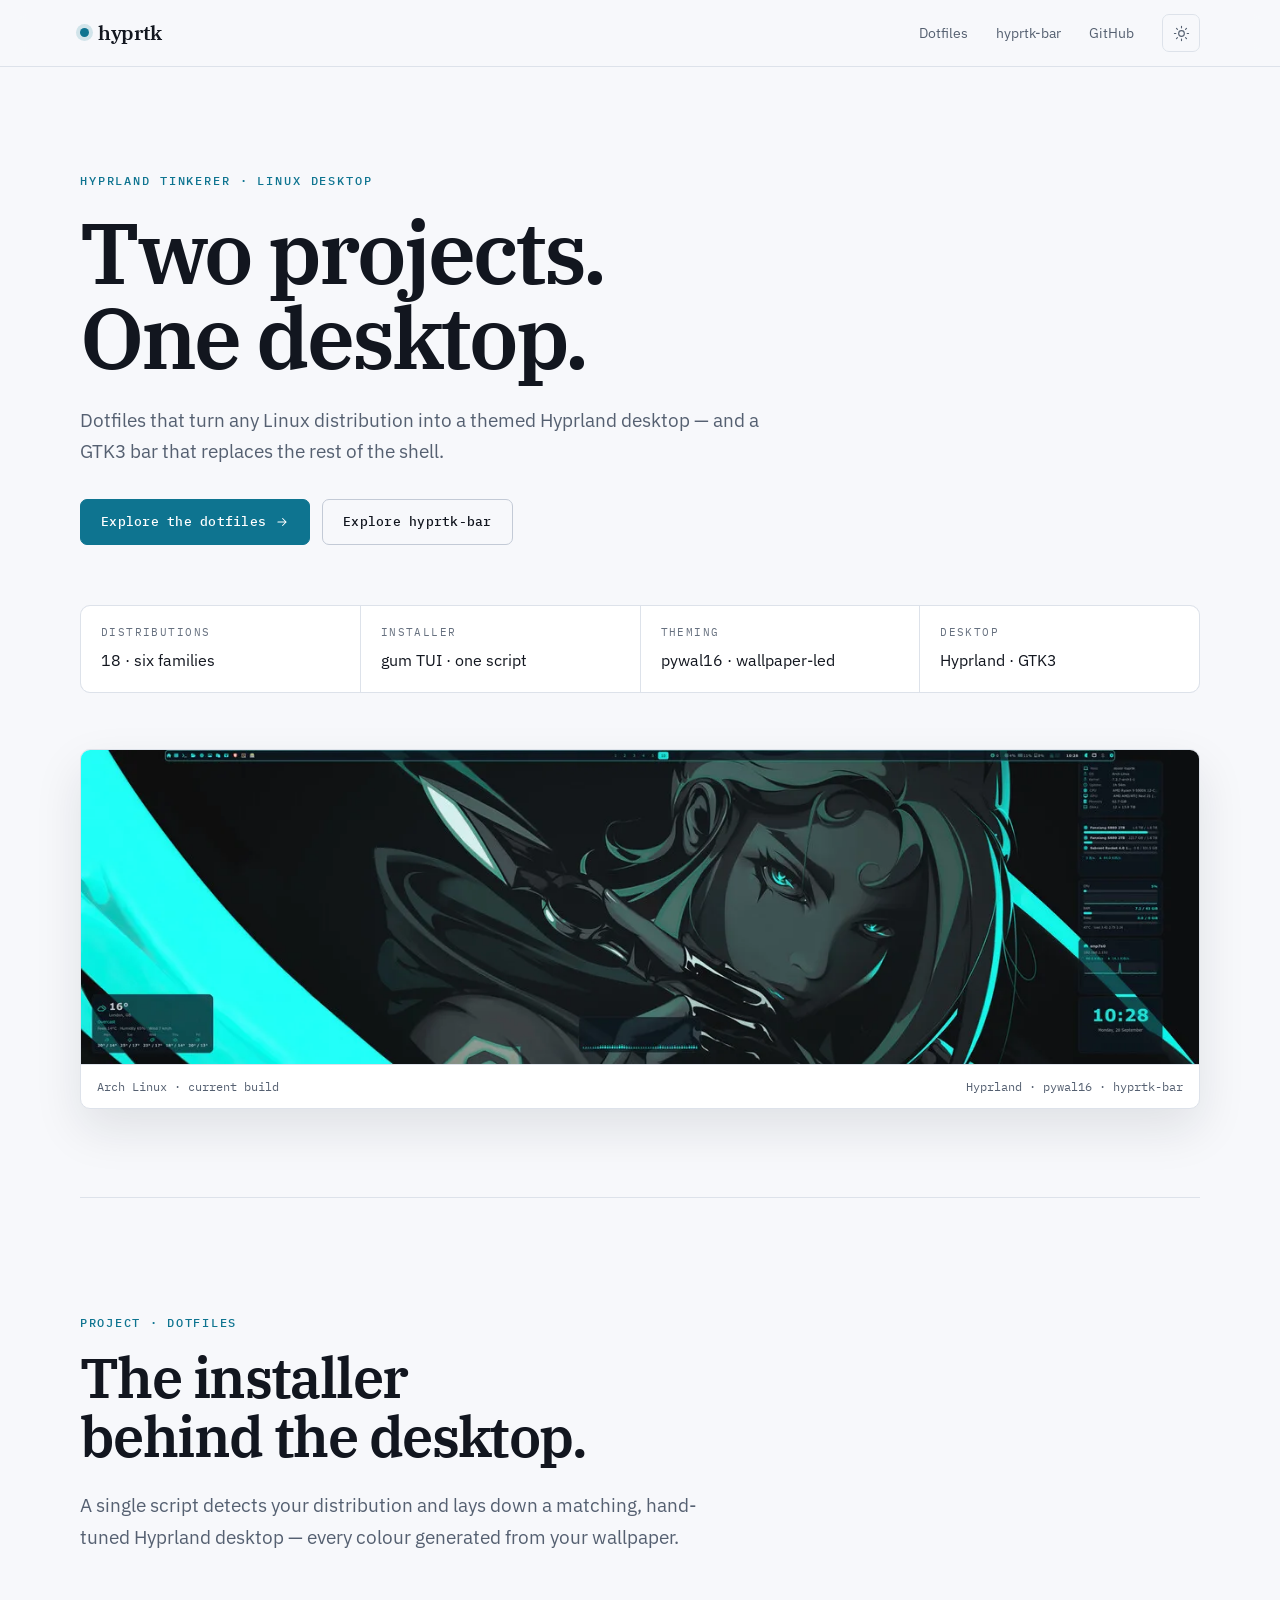
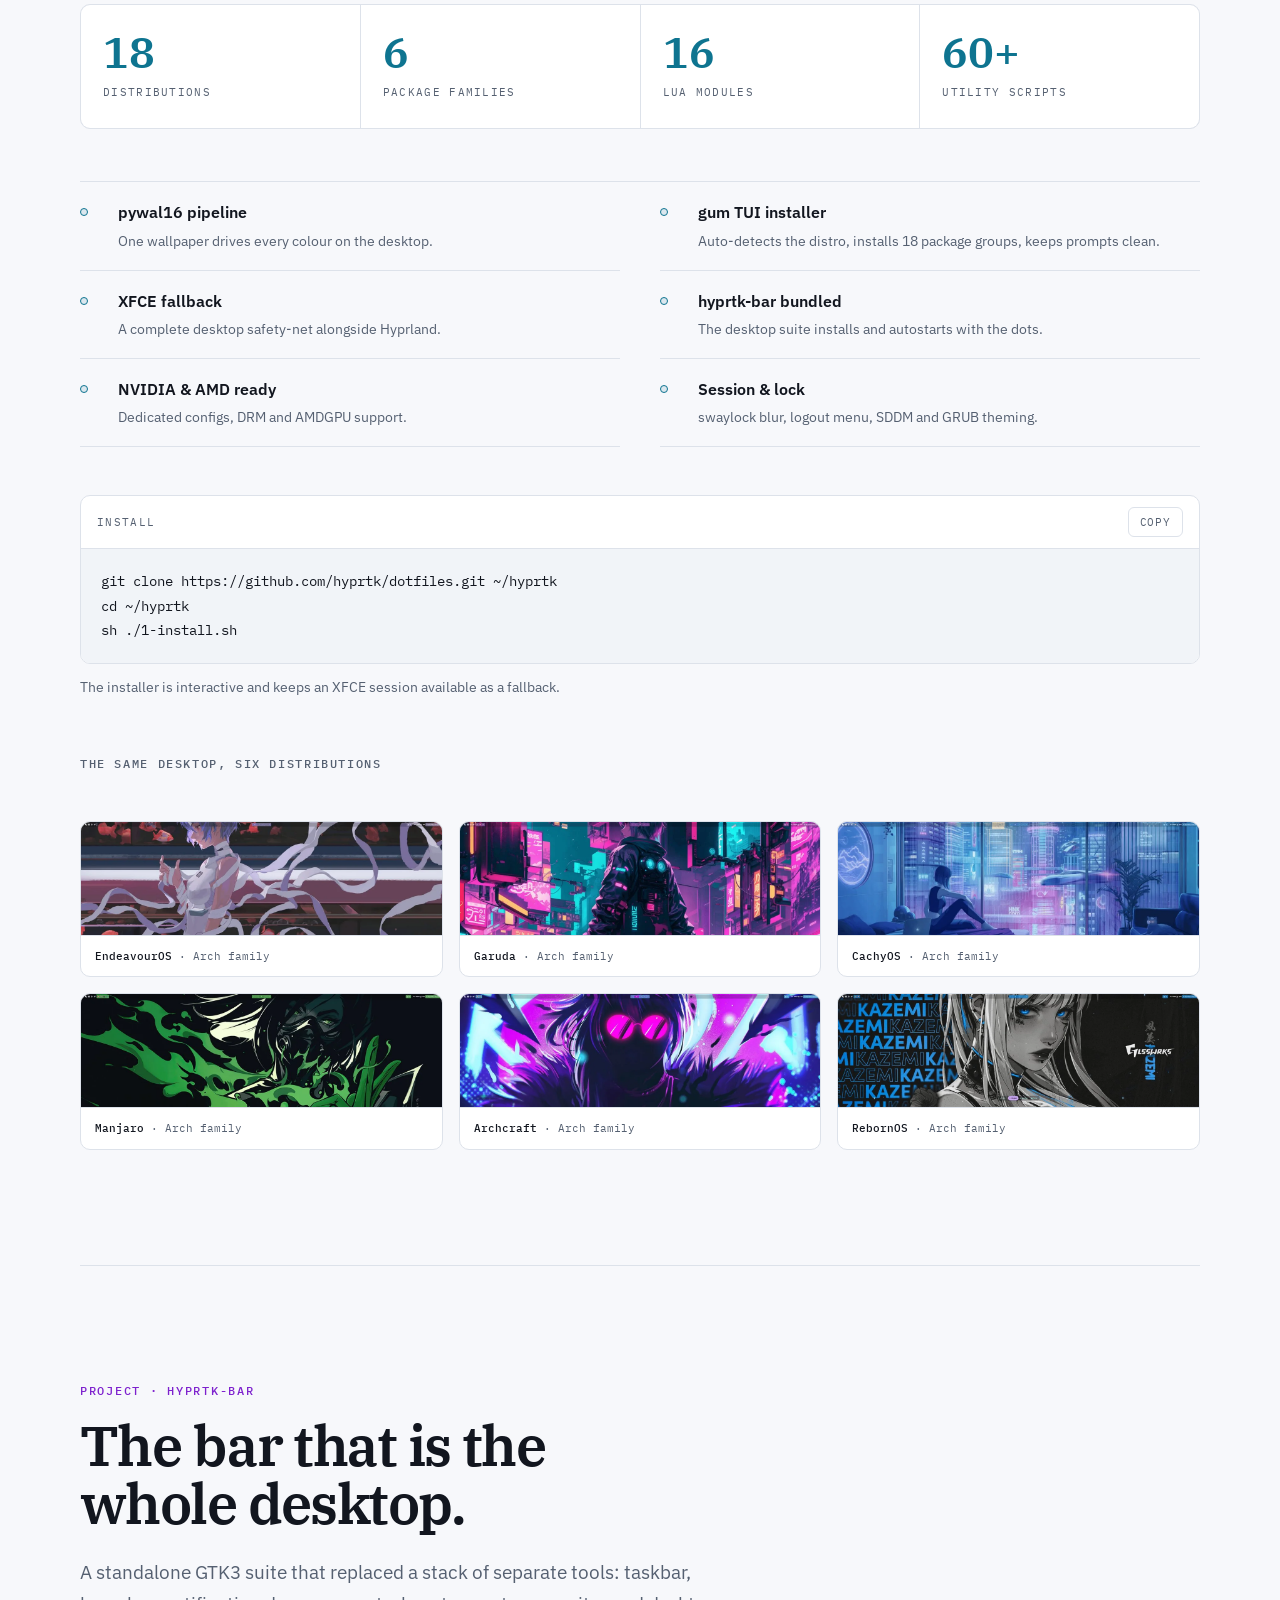
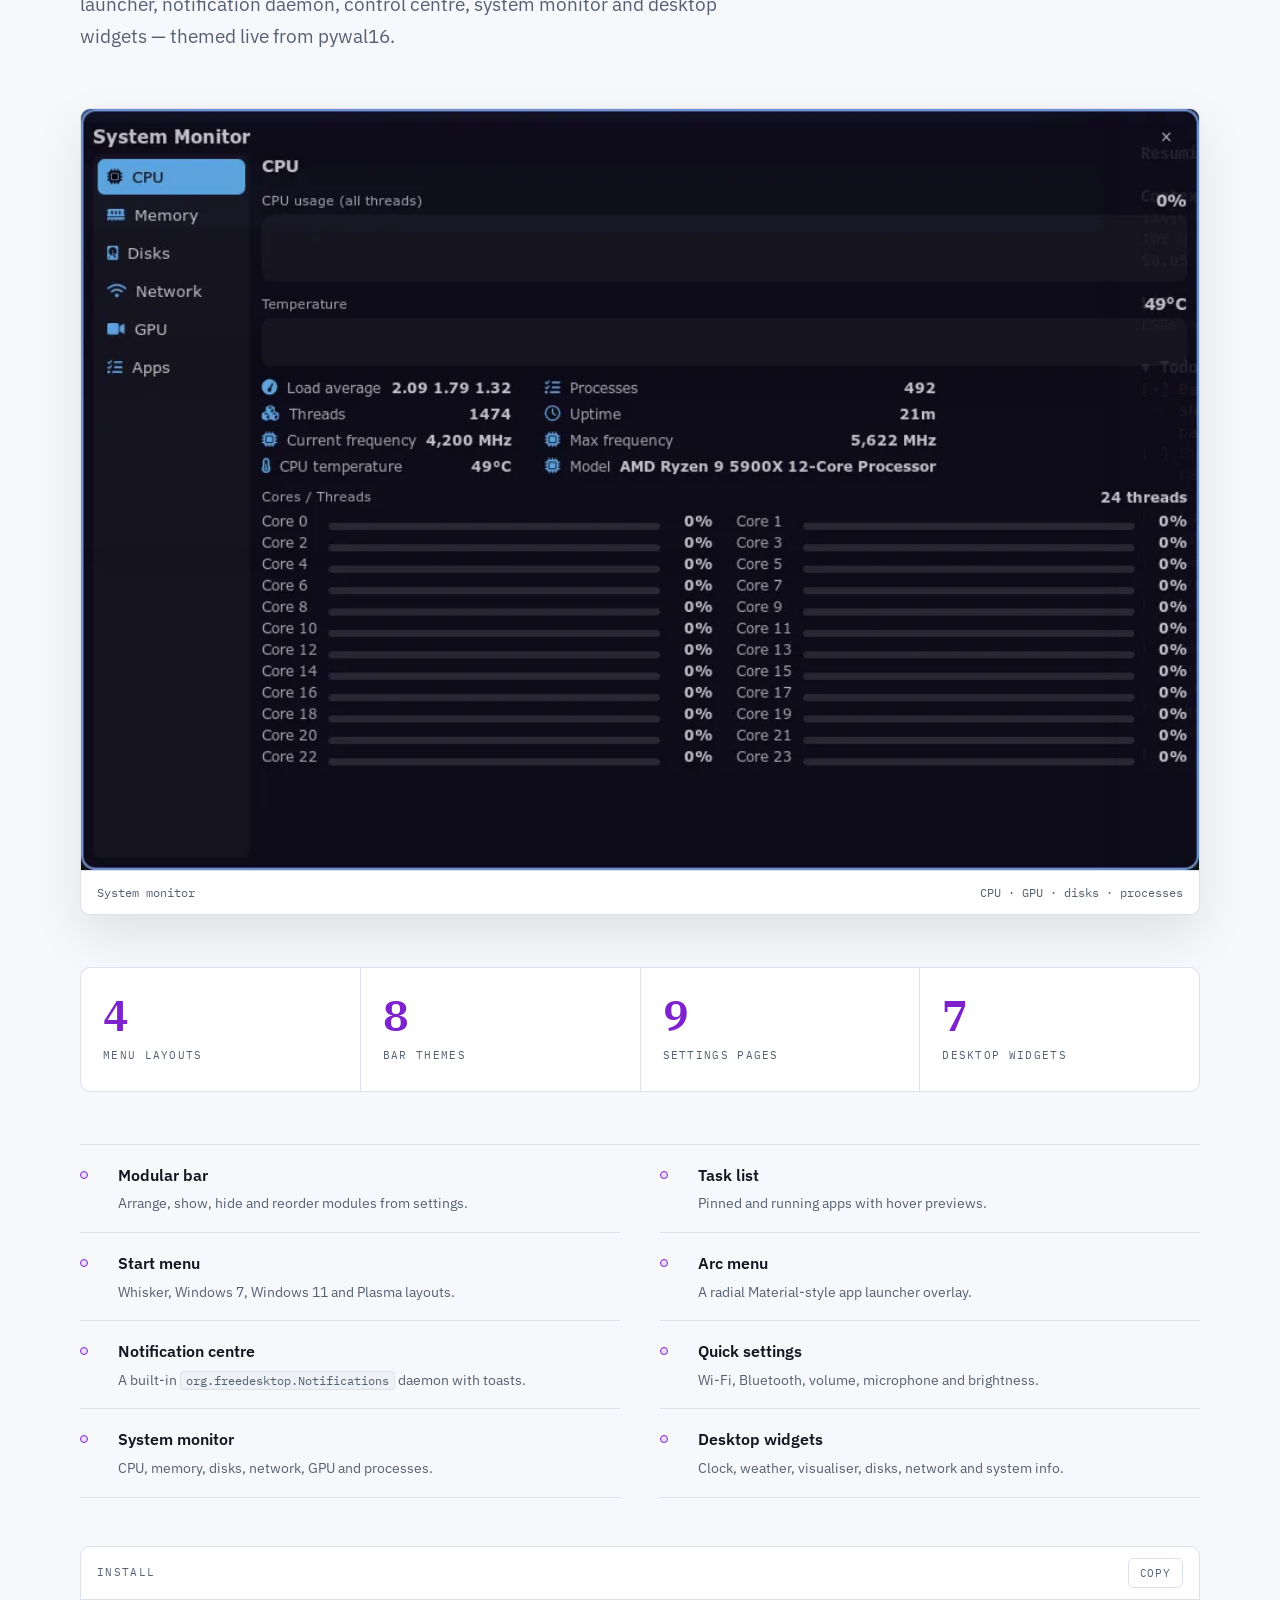
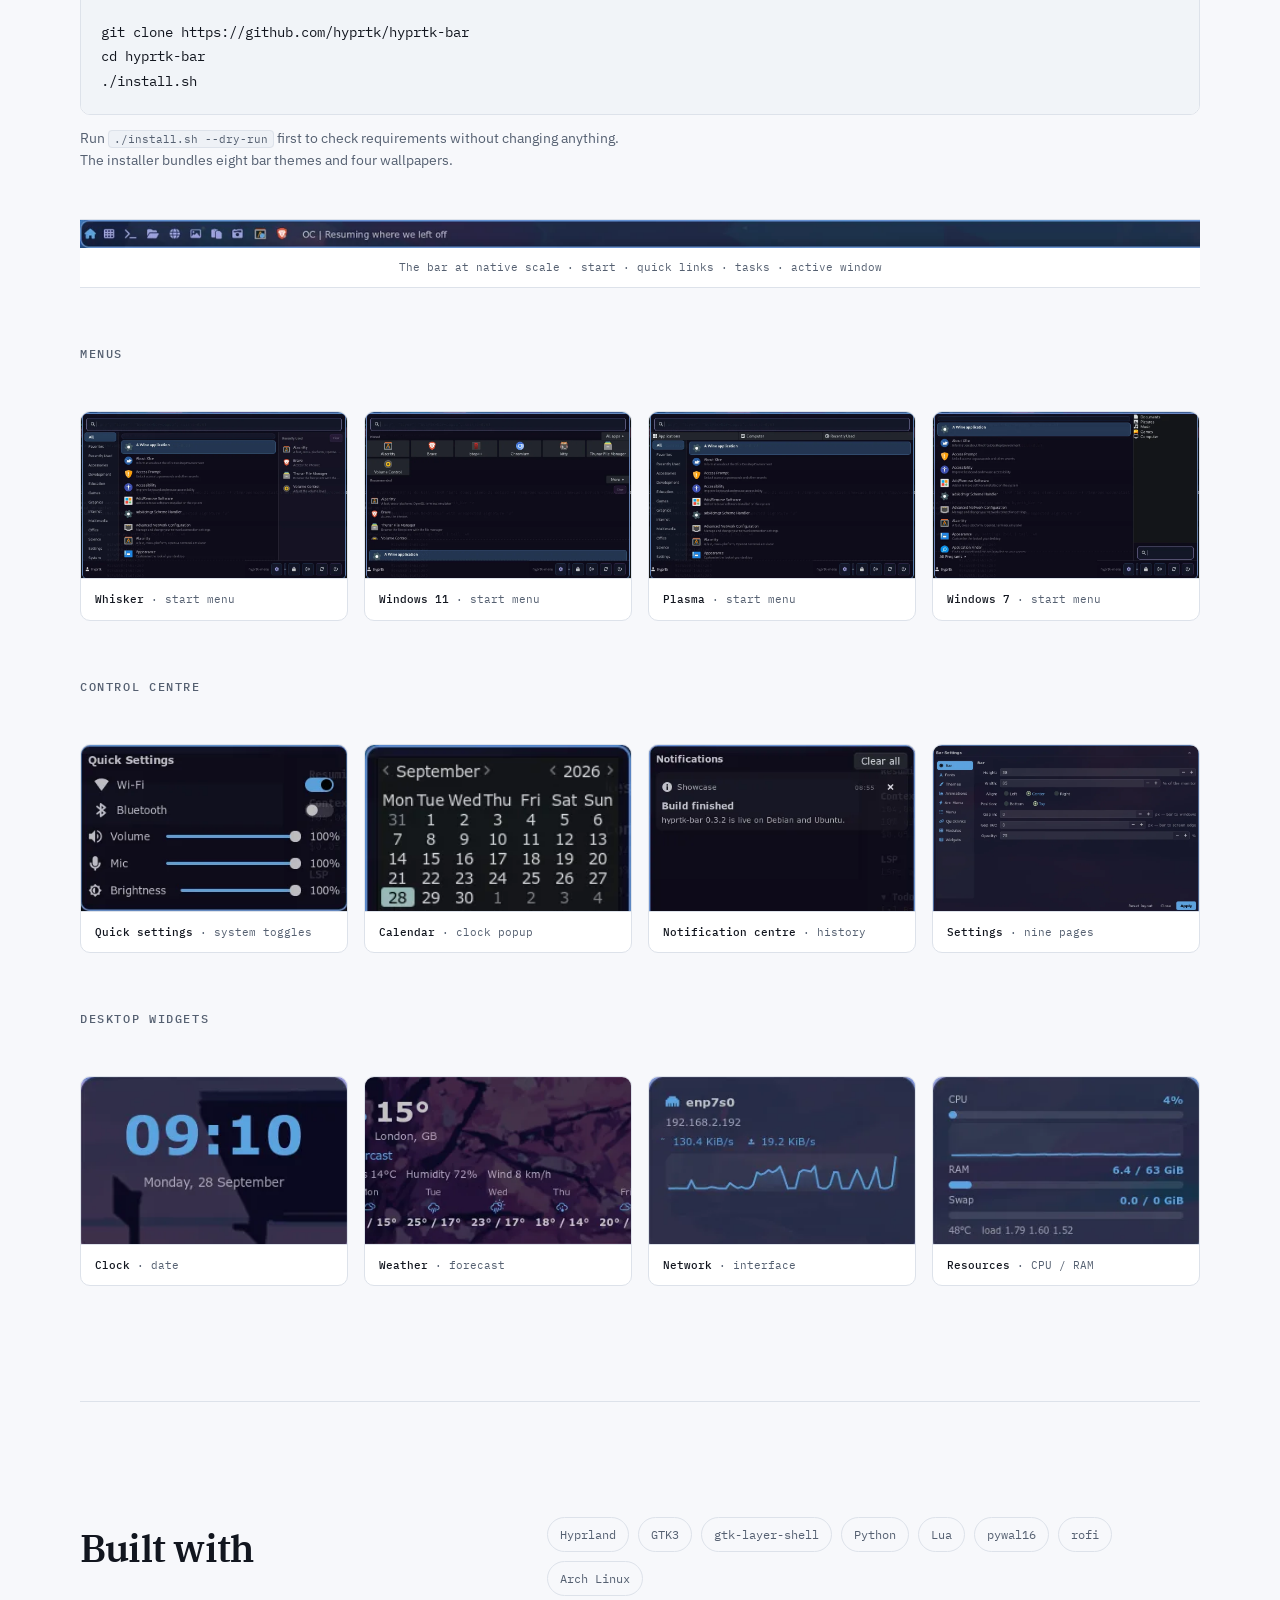
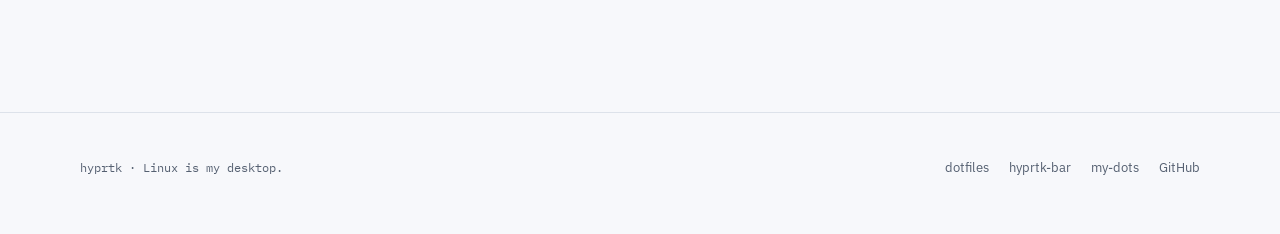
==== index.html @ d78e199e "Initial site: hyprtk landing page" ====
<!DOCTYPE html>
<html lang="en" data-theme="dark">
<head>
  <meta charset="utf-8">
  <meta name="viewport" content="width=device-width, initial-scale=1">
  <title>hyprtk — Two projects. One desktop.</title>
  <meta name="description" content="Hyprland dotfiles that install a themed desktop on 18 Linux distributions, and hyprtk-bar — a GTK3 bar, launcher and control centre in one app.">
  <link rel="canonical" href="https://hyprtk.github.io/">
  <meta name="theme-color" content="#0a0c11">
  <meta name="color-scheme" content="dark light">

  <meta property="og:type" content="website">
  <meta property="og:site_name" content="hyprtk">
  <meta property="og:title" content="hyprtk — Two projects. One desktop.">
  <meta property="og:description" content="Hyprland dotfiles for 18 Linux distributions, and a GTK3 bar that replaces the rest of the shell.">
  <meta property="og:url" content="https://hyprtk.github.io/">
  <meta property="og:image" content="https://hyprtk.github.io/assets/img/og.jpg">
  <meta property="og:image:width" content="1200">
  <meta property="og:image:height" content="630">
  <meta name="twitter:card" content="summary_large_image">

  <link rel="icon" href="assets/favicon.svg" type="image/svg+xml">
  <link rel="preload" href="assets/fonts/ibm-plex-sans-var.woff2" as="font" type="font/woff2" crossorigin>
  <link rel="preload" href="assets/fonts/ibm-plex-serif-600-normal.woff2" as="font" type="font/woff2" crossorigin>
  <link rel="stylesheet" href="assets/css/fonts.css">
  <link rel="stylesheet" href="assets/css/styles.css">

  <script>
    (function () {
      var t;
      try { t = localStorage.getItem('theme'); } catch (e) {}
      if (t !== 'light' && t !== 'dark') {
        t = window.matchMedia && window.matchMedia('(prefers-color-scheme: light)').matches ? 'light' : 'dark';
      }
      document.documentElement.setAttribute('data-theme', t);
    })();
  </script>
</head>
<body id="top">
  <a class="skip-link" href="#main">Skip to content</a>

  <header class="site-header">
    <div class="wrap header-inner">
      <a class="brand" href="#top" aria-label="hyprtk, back to top">hyprtk</a>
      <nav class="site-nav" aria-label="Primary">
        <a href="#dotfiles">Dotfiles</a>
        <a href="#bar">hyprtk-bar</a>
        <a class="nav-github" href="https://github.com/hyprtk">GitHub</a>
        <button class="theme-toggle" type="button" aria-label="Switch to light theme">
          <svg class="icon-moon" viewBox="0 0 24 24" fill="none" stroke="currentColor" stroke-width="1.6" stroke-linecap="round" stroke-linejoin="round" aria-hidden="true"><path d="M20 14.5A8.5 8.5 0 0 1 9.5 4a8.5 8.5 0 1 0 10.5 10.5z"/></svg>
          <svg class="icon-sun" viewBox="0 0 24 24" fill="none" stroke="currentColor" stroke-width="1.6" stroke-linecap="round" stroke-linejoin="round" aria-hidden="true"><circle cx="12" cy="12" r="4"/><path d="M12 2v2M12 20v2M4.9 4.9l1.4 1.4M17.7 17.7l1.4 1.4M2 12h2M20 12h2M4.9 19.1l1.4-1.4M17.7 6.3l1.4-1.4"/></svg>
        </button>
      </nav>
    </div>
  </header>

  <main id="main">
    <section class="wrap hero" aria-labelledby="hero-title">
      <p class="eyebrow">Hyprland tinkerer · Linux desktop</p>
      <h1 id="hero-title">Two projects.<br>One desktop.</h1>
      <p class="lede">Dotfiles that turn any Linux distribution into a themed Hyprland desktop — and a GTK3 bar that replaces the rest of the shell.</p>
      <div class="actions">
        <a class="btn" href="#dotfiles">Explore the dotfiles
          <svg viewBox="0 0 24 24" fill="none" stroke="currentColor" stroke-width="1.8" stroke-linecap="round" stroke-linejoin="round" aria-hidden="true"><path d="M5 12h14M13 6l6 6-6 6"/></svg>
        </a>
        <a class="btn btn--ghost" href="#bar">Explore hyprtk-bar</a>
      </div>

      <dl class="specs">
        <div class="spec"><dt>Distributions</dt><dd>18 · six families</dd></div>
        <div class="spec"><dt>Installer</dt><dd>gum TUI · one script</dd></div>
        <div class="spec"><dt>Theming</dt><dd>pywal16 · wallpaper-led</dd></div>
        <div class="spec"><dt>Desktop</dt><dd>Hyprland · GTK3</dd></div>
      </dl>

      <figure class="shot">
        <img src="assets/img/desktop-arch.webp" width="1280" height="360" fetchpriority="high" alt="An Arch Linux desktop: the hyprtk-bar along the top, a pywal16-tinted wallpaper, a clock in the lower right and a weather widget in the lower left.">
        <figcaption>
          <span>Arch Linux · current build</span>
          <span>Hyprland · pywal16 · hyprtk-bar</span>
        </figcaption>
      </figure>
    </section>

    <section class="wrap section project--cyan" id="dotfiles" aria-labelledby="dotfiles-title">
      <div class="section-head">
        <p class="kicker">Project · dotfiles</p>
        <h2 id="dotfiles-title">The installer behind the desktop.</h2>
        <p class="lede">A single script detects your distribution and lays down a matching, hand-tuned Hyprland desktop — every colour generated from your wallpaper.</p>
      </div>

      <div class="stats">
        <div class="stat"><b>18</b><span>Distributions</span></div>
        <div class="stat"><b>6</b><span>Package families</span></div>
        <div class="stat"><b>16</b><span>Lua modules</span></div>
        <div class="stat"><b>60+</b><span>Utility scripts</span></div>
      </div>

      <ul class="features">
        <li><strong>pywal16 pipeline</strong><span>One wallpaper drives every colour on the desktop.</span></li>
        <li><strong>gum TUI installer</strong><span>Auto-detects the distro, installs 18 package groups, keeps prompts clean.</span></li>
        <li><strong>XFCE fallback</strong><span>A complete desktop safety-net alongside Hyprland.</span></li>
        <li><strong>hyprtk-bar bundled</strong><span>The desktop suite installs and autostarts with the dots.</span></li>
        <li><strong>NVIDIA &amp; AMD ready</strong><span>Dedicated configs, DRM and AMDGPU support.</span></li>
        <li><strong>Session &amp; lock</strong><span>swaylock blur, logout menu, SDDM and GRUB theming.</span></li>
      </ul>

      <div class="install">
        <div class="install-head">
          <span>Install</span>
          <button class="copy" type="button" data-copy="#code-dotfiles">Copy</button>
        </div>
        <pre><code id="code-dotfiles">git clone https://github.com/hyprtk/dotfiles.git ~/hyprtk
cd ~/hyprtk
sh ./1-install.sh</code></pre>
      </div>
      <p class="note">The installer is interactive and keeps an XFCE session available as a fallback.</p>

      <h3 class="subhead">The same desktop, six distributions</h3>
      <div class="gallery">
        <figure class="thumb"><img src="assets/img/desktop-endeavouros.webp" width="1280" height="360" loading="lazy" decoding="async" alt="The hyprtk desktop on EndeavourOS."><figcaption><b>EndeavourOS</b> · Arch family</figcaption></figure>
        <figure class="thumb"><img src="assets/img/desktop-garuda.webp" width="1280" height="360" loading="lazy" decoding="async" alt="The hyprtk desktop on Garuda Linux."><figcaption><b>Garuda</b> · Arch family</figcaption></figure>
        <figure class="thumb"><img src="assets/img/desktop-cachyos.webp" width="1280" height="360" loading="lazy" decoding="async" alt="The hyprtk desktop on CachyOS."><figcaption><b>CachyOS</b> · Arch family</figcaption></figure>
        <figure class="thumb"><img src="assets/img/desktop-manjaro.webp" width="1280" height="360" loading="lazy" decoding="async" alt="The hyprtk desktop on Manjaro."><figcaption><b>Manjaro</b> · Arch family</figcaption></figure>
        <figure class="thumb"><img src="assets/img/desktop-archcraft.webp" width="1280" height="360" loading="lazy" decoding="async" alt="The hyprtk desktop on Archcraft."><figcaption><b>Archcraft</b> · Arch family</figcaption></figure>
        <figure class="thumb"><img src="assets/img/desktop-rebornos.webp" width="1280" height="360" loading="lazy" decoding="async" alt="The hyprtk desktop on RebornOS."><figcaption><b>RebornOS</b> · Arch family</figcaption></figure>
      </div>
    </section>

    <section class="wrap section project--purple" id="bar" aria-labelledby="bar-title">
      <div class="section-head">
        <p class="kicker">Project · hyprtk-bar</p>
        <h2 id="bar-title">The bar that is the whole desktop.</h2>
        <p class="lede">A standalone GTK3 suite that replaced a stack of separate tools: taskbar, launcher, notification daemon, control centre, system monitor and desktop widgets — themed live from pywal16.</p>
      </div>

      <figure class="shot">
        <img src="assets/img/system-monitor.webp" width="940" height="640" loading="lazy" decoding="async" alt="The hyprtk-bar system monitor showing CPU, memory, GPU, disk and network usage with a process list.">
        <figcaption>
          <span>System monitor</span>
          <span>CPU · GPU · disks · processes</span>
        </figcaption>
      </figure>

      <div class="stats">
        <div class="stat"><b>4</b><span>Menu layouts</span></div>
        <div class="stat"><b>8</b><span>Bar themes</span></div>
        <div class="stat"><b>9</b><span>Settings pages</span></div>
        <div class="stat"><b>7</b><span>Desktop widgets</span></div>
      </div>

      <ul class="features">
        <li><strong>Modular bar</strong><span>Arrange, show, hide and reorder modules from settings.</span></li>
        <li><strong>Task list</strong><span>Pinned and running apps with hover previews.</span></li>
        <li><strong>Start menu</strong><span>Whisker, Windows 7, Windows 11 and Plasma layouts.</span></li>
        <li><strong>Arc menu</strong><span>A radial Material-style app launcher overlay.</span></li>
        <li><strong>Notification centre</strong><span>A built-in <code>org.freedesktop.Notifications</code> daemon with toasts.</span></li>
        <li><strong>Quick settings</strong><span>Wi-Fi, Bluetooth, volume, microphone and brightness.</span></li>
        <li><strong>System monitor</strong><span>CPU, memory, disks, network, GPU and processes.</span></li>
        <li><strong>Desktop widgets</strong><span>Clock, weather, visualiser, disks, network and system info.</span></li>
      </ul>

      <div class="install">
        <div class="install-head">
          <span>Install</span>
          <button class="copy" type="button" data-copy="#code-bar">Copy</button>
        </div>
        <pre><code id="code-bar">git clone https://github.com/hyprtk/hyprtk-bar
cd hyprtk-bar
./install.sh</code></pre>
      </div>
      <p class="note">Run <code>./install.sh --dry-run</code> first to check requirements without changing anything. The installer bundles eight bar themes and four wallpapers.</p>

      <figure class="strip">
        <img src="assets/img/bar-detail.webp" width="1400" height="35" loading="lazy" decoding="async" alt="A close crop of hyprtk-bar at native scale: quick links, the start button, task list and the active window.">
        <figcaption>The bar at native scale · start · quick links · tasks · active window</figcaption>
      </figure>

      <h3 class="subhead">Menus</h3>
      <div class="gallery gallery--4">
        <figure class="thumb"><img src="assets/img/menu-whisker.webp" width="920" height="580" loading="lazy" decoding="async" alt="The Whisker-style start menu with categories, an app list and recently used applications."><figcaption><b>Whisker</b> · start menu</figcaption></figure>
        <figure class="thumb"><img src="assets/img/menu-win11.webp" width="920" height="580" loading="lazy" decoding="async" alt="The Windows 11-style start menu with pinned apps and a search field."><figcaption><b>Windows 11</b> · start menu</figcaption></figure>
        <figure class="thumb"><img src="assets/img/menu-plasma.webp" width="920" height="580" loading="lazy" decoding="async" alt="The Plasma-style start menu with favourites, categories and a power row."><figcaption><b>Plasma</b> · start menu</figcaption></figure>
        <figure class="thumb"><img src="assets/img/menu-win7.webp" width="920" height="580" loading="lazy" decoding="async" alt="The Windows 7-style start menu with a two-column app list."><figcaption><b>Windows 7</b> · start menu</figcaption></figure>
      </div>

      <h3 class="subhead">Control centre</h3>
      <div class="gallery gallery--4">
        <figure class="thumb"><img src="assets/img/quick-settings.webp" width="336" height="209" loading="lazy" decoding="async" alt="Quick settings panel with toggles for Wi-Fi, Bluetooth, volume, microphone and brightness."><figcaption><b>Quick settings</b> · system toggles</figcaption></figure>
        <figure class="thumb"><img src="assets/img/calendar.webp" width="231" height="176" loading="lazy" decoding="async" alt="A popup calendar on the bar clock."><figcaption><b>Calendar</b> · clock popup</figcaption></figure>
        <figure class="thumb"><img src="assets/img/notification-center.webp" width="380" height="320" loading="lazy" decoding="async" alt="The notification centre listing recent notifications with app icons."><figcaption><b>Notification centre</b> · history</figcaption></figure>
        <figure class="thumb"><img src="assets/img/settings.webp" width="915" height="580" loading="lazy" decoding="async" alt="The hyprtk-bar settings window showing bar height, width, alignment and opacity controls."><figcaption><b>Settings</b> · nine pages</figcaption></figure>
      </div>

      <h3 class="subhead">Desktop widgets</h3>
      <div class="gallery gallery--4">
        <figure class="thumb"><img src="assets/img/widget-clock.webp" width="289" height="193" loading="lazy" decoding="async" alt="A large clock widget with the date."><figcaption><b>Clock</b> · date</figcaption></figure>
        <figure class="thumb"><img src="assets/img/widget-weather.webp" width="416" height="202" loading="lazy" decoding="async" alt="A weather widget showing current conditions and a short forecast."><figcaption><b>Weather</b> · forecast</figcaption></figure>
        <figure class="thumb"><img src="assets/img/widget-network.webp" width="289" height="193" loading="lazy" decoding="async" alt="A network widget showing the active interface, IP address, transfer rates and a history graph."><figcaption><b>Network</b> · interface</figcaption></figure>
        <figure class="thumb"><img src="assets/img/widget-resources.webp" width="289" height="193" loading="lazy" decoding="async" alt="A system resources widget showing CPU and memory load."><figcaption><b>Resources</b> · CPU / RAM</figcaption></figure>
      </div>
    </section>

    <section class="wrap stack" aria-labelledby="stack-title">
      <h2 id="stack-title">Built with</h2>
      <ul class="chips">
        <li>Hyprland</li>
        <li>GTK3</li>
        <li>gtk-layer-shell</li>
        <li>Python</li>
        <li>Lua</li>
        <li>pywal16</li>
        <li>rofi</li>
        <li>Arch Linux</li>
      </ul>
    </section>
  </main>

  <footer class="site-footer">
    <div class="wrap footer-inner">
      <p>hyprtk · Linux is my desktop.</p>
      <nav class="footer-links" aria-label="Elsewhere">
        <a href="https://github.com/hyprtk/dotfiles">dotfiles</a>
        <a href="https://github.com/hyprtk/hyprtk-bar">hyprtk-bar</a>
        <a href="https://github.com/hyprtk/my-dots">my-dots</a>
        <a href="https://github.com/hyprtk">GitHub</a>
      </nav>
    </div>
  </footer>

  <div aria-live="polite" class="sr-only" id="copy-status"></div>
  <script src="assets/js/main.js" defer></script>
</body>
</html>
---- assets/css/fonts.css ----
/* IBM Plex, latin subset, self-hosted. SIL Open Font License 1.1. */

@font-face {
  font-family: 'IBM Plex Sans';
  font-style: normal;
  font-weight: 100 700;
  font-display: swap;
  src: url('../fonts/ibm-plex-sans-var.woff2') format('woff2');
}

@font-face {
  font-family: 'IBM Plex Serif';
  font-style: normal;
  font-weight: 500;
  font-display: swap;
  src: url('../fonts/ibm-plex-serif-500-normal.woff2') format('woff2');
}

@font-face {
  font-family: 'IBM Plex Serif';
  font-style: normal;
  font-weight: 600;
  font-display: swap;
  src: url('../fonts/ibm-plex-serif-600-normal.woff2') format('woff2');
}

@font-face {
  font-family: 'IBM Plex Mono';
  font-style: normal;
  font-weight: 400;
  font-display: swap;
  src: url('../fonts/ibm-plex-mono-400-normal.woff2') format('woff2');
}

@font-face {
  font-family: 'IBM Plex Mono';
  font-style: normal;
  font-weight: 500;
  font-display: swap;
  src: url('../fonts/ibm-plex-mono-500-normal.woff2') format('woff2');
}
---- assets/css/styles.css ----
:root {
  color-scheme: dark;
  --font-display: 'IBM Plex Serif', Georgia, 'Times New Roman', serif;
  --font-sans: 'IBM Plex Sans', system-ui, -apple-system, 'Segoe UI', sans-serif;
  --font-mono: 'IBM Plex Mono', ui-monospace, 'SFMono-Regular', Menlo, monospace;

  --bg: #0a0c11;
  --bg-veil: rgba(10, 12, 17, 0.84);
  --panel: #121620;
  --panel-2: #171c27;
  --code: #0d1119;
  --line: #262c39;
  --line-strong: #37404f;
  --text: #e8ebf2;
  --muted: #9aa4b5;
  --faint: #8b94a5;
  --accent: #22d3ee;
  --accent-strong: #67e8f9;
  --accent-2: #c084fc;
  --accent-2-strong: #d8b4fe;
  --on-accent: #04131a;
  --shadow: 0 24px 60px rgba(0, 0, 0, 0.42);

  --wrap: 1120px;
  --gutter: clamp(20px, 5vw, 48px);
  --radius: 10px;
  --radius-sm: 7px;
  --step: clamp(64px, 9vw, 120px);
}

:root[data-theme='light'] {
  color-scheme: light;
  --bg: #f7f8fb;
  --bg-veil: rgba(247, 248, 251, 0.86);
  --panel: #ffffff;
  --panel-2: #eef1f6;
  --code: #f1f4f8;
  --line: #dde2ea;
  --line-strong: #c3cad6;
  --text: #12161f;
  --muted: #556071;
  --faint: #66707f;
  --accent: #0e7490;
  --accent-strong: #0b5f77;
  --accent-2: #7e22ce;
  --accent-2-strong: #6b21a8;
  --on-accent: #ffffff;
  --shadow: 0 20px 48px rgba(20, 28, 44, 0.10);
}

*,
*::before,
*::after {
  box-sizing: border-box;
}

html {
  scroll-behavior: smooth;
  -webkit-text-size-adjust: 100%;
}

body {
  margin: 0;
  background: var(--bg);
  color: var(--text);
  font-family: var(--font-sans);
  font-size: 1.0625rem;
  line-height: 1.65;
  font-kerning: normal;
  text-rendering: optimizeLegibility;
  -webkit-font-smoothing: antialiased;
}

::selection {
  background: var(--accent);
  color: var(--on-accent);
}

img {
  max-width: 100%;
  height: auto;
}

a {
  color: var(--text);
  text-decoration-color: var(--line-strong);
  text-underline-offset: 0.22em;
  text-decoration-thickness: 1px;
  transition: color 160ms ease, text-decoration-color 160ms ease;
}

a:hover {
  color: var(--accent-strong);
  text-decoration-color: var(--accent);
}

:focus-visible {
  outline: 2px solid var(--accent);
  outline-offset: 3px;
  border-radius: 3px;
}

h1,
h2,
h3 {
  margin: 0;
  font-family: var(--font-display);
  font-weight: 600;
  text-wrap: balance;
}

p {
  margin: 0;
}

.skip-link {
  position: absolute;
  left: 16px;
  top: -80px;
  z-index: 100;
  padding: 10px 16px;
  border-radius: var(--radius-sm);
  background: var(--accent);
  color: var(--on-accent);
  font-family: var(--font-mono);
  font-size: 0.8rem;
  text-decoration: none;
}

.skip-link:focus {
  top: 16px;
}

.wrap {
  width: min(100% - (var(--gutter) * 2), var(--wrap));
  margin-inline: auto;
}

.site-header {
  position: sticky;
  top: 0;
  z-index: 20;
  border-bottom: 1px solid var(--line);
  background: var(--bg);
  background: var(--bg-veil);
  backdrop-filter: blur(12px);
}

.header-inner {
  display: flex;
  align-items: center;
  justify-content: space-between;
  gap: 20px;
  min-height: 66px;
}

.brand {
  display: inline-flex;
  align-items: center;
  gap: 9px;
  font-family: var(--font-display);
  font-size: 1.28rem;
  font-weight: 600;
  letter-spacing: -0.02em;
  text-decoration: none;
}

.brand::before {
  content: '';
  width: 9px;
  height: 9px;
  border-radius: 50%;
  background: var(--accent);
  box-shadow: 0 0 0 4px color-mix(in srgb, var(--accent) 16%, transparent);
}

.site-nav {
  display: flex;
  align-items: center;
  gap: clamp(14px, 2.4vw, 28px);
}

.site-nav a {
  color: var(--muted);
  font-size: 0.9rem;
  text-decoration: none;
}

.site-nav a:hover {
  color: var(--text);
}

.theme-toggle {
  display: inline-grid;
  place-items: center;
  width: 38px;
  height: 38px;
  padding: 0;
  border: 1px solid var(--line);
  border-radius: var(--radius-sm);
  background: transparent;
  color: var(--muted);
  cursor: pointer;
  transition: color 160ms ease, border-color 160ms ease;
}

.theme-toggle:hover {
  color: var(--text);
  border-color: var(--line-strong);
}

.theme-toggle svg {
  width: 17px;
  height: 17px;
}

.theme-toggle .icon-sun {
  display: none;
}

:root[data-theme='light'] .theme-toggle .icon-sun {
  display: block;
}

:root[data-theme='light'] .theme-toggle .icon-moon {
  display: none;
}

.hero {
  padding-block: clamp(52px, 9vw, 104px) clamp(48px, 7vw, 88px);
}

.eyebrow {
  margin: 0 0 20px;
  font-family: var(--font-mono);
  font-size: 0.73rem;
  font-weight: 500;
  letter-spacing: 0.16em;
  text-transform: uppercase;
  color: var(--accent);
}

.eyebrow--muted {
  color: var(--muted);
}

.hero h1 {
  max-width: 13ch;
  font-size: clamp(2.85rem, 7.6vw, 5.4rem);
  line-height: 0.98;
  letter-spacing: -0.035em;
}

.lede {
  max-width: 62ch;
  margin-top: 24px;
  font-size: clamp(1.05rem, 1.5vw, 1.25rem);
  color: var(--muted);
}

.actions {
  display: flex;
  flex-wrap: wrap;
  gap: 12px;
  margin-top: 32px;
}

.btn {
  display: inline-flex;
  align-items: center;
  gap: 9px;
  min-height: 46px;
  padding: 0 20px;
  border: 1px solid var(--accent);
  border-radius: var(--radius-sm);
  background: var(--accent);
  color: var(--on-accent);
  font-family: var(--font-mono);
  font-size: 0.8rem;
  font-weight: 500;
  letter-spacing: 0.02em;
  text-decoration: none;
  transition: background 160ms ease, border-color 160ms ease, color 160ms ease;
}

.btn:hover {
  background: var(--accent-strong);
  border-color: var(--accent-strong);
  color: var(--on-accent);
}

.btn--ghost {
  background: transparent;
  border-color: var(--line-strong);
  color: var(--text);
}

.btn--ghost:hover {
  background: var(--panel-2);
  border-color: var(--line-strong);
  color: var(--text);
}

.btn svg {
  width: 14px;
  height: 14px;
}

.specs {
  display: grid;
  grid-template-columns: repeat(4, minmax(0, 1fr));
  gap: 1px;
  margin-top: clamp(40px, 6vw, 60px);
  border: 1px solid var(--line);
  border-radius: var(--radius);
  background: var(--line);
  overflow: hidden;
}

.spec {
  padding: 18px 20px;
  background: var(--panel);
}

.spec dt {
  font-family: var(--font-mono);
  font-size: 0.68rem;
  letter-spacing: 0.13em;
  text-transform: uppercase;
  color: var(--faint);
}

.spec dd {
  margin: 6px 0 0;
  font-size: 0.98rem;
  color: var(--text);
}

.shot {
  margin: clamp(36px, 5vw, 56px) 0 0;
  border: 1px solid var(--line);
  border-radius: var(--radius);
  background: var(--panel);
  overflow: hidden;
  box-shadow: var(--shadow);
}

.shot img {
  display: block;
  width: 100%;
}

.shot figcaption {
  display: flex;
  flex-wrap: wrap;
  justify-content: space-between;
  gap: 6px 18px;
  padding: 12px 16px;
  border-top: 1px solid var(--line);
  font-family: var(--font-mono);
  font-size: 0.72rem;
  color: var(--muted);
}

.section {
  padding-block: var(--step);
  border-top: 1px solid var(--line);
}

.section-head {
  max-width: 64ch;
}

.kicker {
  margin: 0 0 16px;
  font-family: var(--font-mono);
  font-size: 0.72rem;
  font-weight: 500;
  letter-spacing: 0.15em;
  text-transform: uppercase;
  color: var(--project, var(--accent));
}

.section h2 {
  max-width: 20ch;
  font-size: clamp(2.1rem, 4.6vw, 3.5rem);
  line-height: 1.04;
  letter-spacing: -0.028em;
}

.project--cyan {
  --project: var(--accent);
  --project-soft: color-mix(in srgb, var(--accent) 12%, transparent);
}

.project--purple {
  --project: var(--accent-2);
  --project-soft: color-mix(in srgb, var(--accent-2) 12%, transparent);
}

.stats {
  display: grid;
  grid-template-columns: repeat(4, minmax(0, 1fr));
  gap: 1px;
  margin-top: clamp(32px, 5vw, 52px);
  border: 1px solid var(--line);
  border-radius: var(--radius);
  background: var(--line);
  overflow: hidden;
}

.stat {
  padding: 26px 22px;
  background: var(--panel);
}

.stat b {
  display: block;
  font-family: var(--font-display);
  font-size: clamp(1.9rem, 3.4vw, 2.7rem);
  font-weight: 600;
  line-height: 1;
  color: var(--project);
  font-variant-numeric: tabular-nums;
}

.stat span {
  display: block;
  margin-top: 10px;
  font-family: var(--font-mono);
  font-size: 0.68rem;
  letter-spacing: 0.12em;
  text-transform: uppercase;
  color: var(--muted);
}

.features {
  display: grid;
  grid-template-columns: repeat(2, minmax(0, 1fr));
  gap: 0 40px;
  margin: clamp(32px, 5vw, 52px) 0 0;
  padding: 0;
  list-style: none;
  border-top: 1px solid var(--line);
}

.features li {
  display: grid;
  grid-template-columns: 26px 1fr;
  gap: 4px 12px;
  padding: 18px 0;
  border-bottom: 1px solid var(--line);
  font-size: 0.97rem;
}

.features li::before {
  content: '';
  width: 8px;
  height: 8px;
  margin-top: 8px;
  border: 1px solid var(--project);
  border-radius: 50%;
  background: var(--project-soft);
}

.features strong {
  grid-column: 2;
  display: block;
  font-weight: 600;
}

.features span {
  grid-column: 2;
  color: var(--muted);
  font-size: 0.9rem;
  line-height: 1.5;
}

.install {
  margin-top: clamp(32px, 5vw, 48px);
  border: 1px solid var(--line);
  border-radius: var(--radius);
  background: var(--panel);
  overflow: hidden;
}

.install-head {
  display: flex;
  align-items: center;
  justify-content: space-between;
  gap: 16px;
  padding: 11px 16px;
  border-bottom: 1px solid var(--line);
  font-family: var(--font-mono);
  font-size: 0.7rem;
  letter-spacing: 0.12em;
  text-transform: uppercase;
  color: var(--muted);
}

.copy {
  padding: 7px 11px;
  border: 1px solid var(--line);
  border-radius: 6px;
  background: transparent;
  color: var(--muted);
  font-family: var(--font-mono);
  font-size: 0.68rem;
  letter-spacing: 0.08em;
  text-transform: uppercase;
  cursor: pointer;
  transition: color 160ms ease, border-color 160ms ease;
}

.copy:hover {
  color: var(--text);
  border-color: var(--line-strong);
}

.copy[data-copied='true'] {
  color: var(--project);
  border-color: var(--project);
}

.install pre {
  margin: 0;
  padding: 20px;
  overflow-x: auto;
  background: var(--code);
  color: var(--text);
  font-family: var(--font-mono);
  font-size: 0.88rem;
  line-height: 1.75;
  tab-size: 2;
}

.install code {
  font-family: inherit;
}

.code-prompt {
  color: var(--project);
  user-select: none;
}

.gallery {
  display: grid;
  gap: 16px;
  margin-top: clamp(32px, 5vw, 48px);
  grid-template-columns: repeat(3, minmax(0, 1fr));
}

.gallery--2 {
  grid-template-columns: repeat(2, minmax(0, 1fr));
}

.gallery--4 {
  grid-template-columns: repeat(4, minmax(0, 1fr));
}

.thumb {
  margin: 0;
  border: 1px solid var(--line);
  border-radius: var(--radius);
  background: var(--panel);
  overflow: hidden;
}

.thumb img {
  display: block;
  width: 100%;
  aspect-ratio: 3.2 / 1;
  object-fit: cover;
  object-position: center top;
}

.gallery--2 .thumb img,
.gallery--4 .thumb img {
  aspect-ratio: 16 / 10;
}

.thumb figcaption {
  padding: 11px 14px;
  border-top: 1px solid var(--line);
  font-family: var(--font-mono);
  font-size: 0.7rem;
  color: var(--muted);
}

.thumb figcaption b {
  font-weight: 500;
  color: var(--text);
}

.subhead {
  margin: clamp(36px, 5vw, 56px) 0 0;
  font-family: var(--font-mono);
  font-size: 0.72rem;
  font-weight: 500;
  letter-spacing: 0.14em;
  text-transform: uppercase;
  color: var(--muted);
}

.strip {
  margin: clamp(32px, 5vw, 48px) 0 0;
  border-block: 1px solid var(--line);
  background: var(--panel);
  overflow: hidden;
}

.strip img {
  display: block;
  width: 100%;
  height: auto;
}

.strip figcaption {
  padding: 10px 16px;
  font-family: var(--font-mono);
  font-size: 0.7rem;
  color: var(--muted);
  text-align: center;
}

.note {
  max-width: 70ch;
  margin-top: 12px;
  font-size: 0.85rem;
  color: var(--muted);
}

.note code,
.features code {
  padding: 1px 5px;
  border: 1px solid var(--line);
  border-radius: 4px;
  background: var(--panel-2);
  font-family: var(--font-mono);
  font-size: 0.82em;
}

.sr-only {
  position: absolute;
  width: 1px;
  height: 1px;
  padding: 0;
  margin: -1px;
  overflow: hidden;
  clip: rect(0, 0, 0, 0);
  white-space: nowrap;
  border: 0;
}

.stack {
  display: grid;
  grid-template-columns: minmax(0, 0.8fr) minmax(0, 1.2fr);
  gap: 32px;
  align-items: start;
  padding-block: var(--step);
  border-top: 1px solid var(--line);
}

.stack h2 {
  font-size: clamp(1.7rem, 3vw, 2.4rem);
  letter-spacing: -0.02em;
}

.chips {
  display: flex;
  flex-wrap: wrap;
  gap: 9px;
  margin: 0;
  padding: 0;
  list-style: none;
}

.chips li {
  padding: 7px 12px;
  border: 1px solid var(--line);
  border-radius: 999px;
  font-family: var(--font-mono);
  font-size: 0.72rem;
  color: var(--muted);
}

.site-footer {
  border-top: 1px solid var(--line);
  padding-block: 44px 56px;
}

.footer-inner {
  display: flex;
  flex-wrap: wrap;
  justify-content: space-between;
  align-items: center;
  gap: 18px 32px;
}

.footer-inner p {
  font-family: var(--font-mono);
  font-size: 0.74rem;
  color: var(--muted);
}

.footer-links {
  display: flex;
  flex-wrap: wrap;
  gap: 20px;
}

.footer-links a {
  color: var(--muted);
  font-size: 0.82rem;
  text-decoration: none;
}

.footer-links a:hover {
  color: var(--text);
}

.page-404 {
  display: grid;
  place-items: center;
  min-height: calc(100svh - 66px - 200px);
  padding-block: clamp(64px, 12vw, 140px);
  text-align: left;
}

.page-404 h1 {
  font-size: clamp(5rem, 18vw, 11rem);
  line-height: 0.9;
  letter-spacing: -0.05em;
}

.page-404 p {
  margin-top: 16px;
  color: var(--muted);
  max-width: 46ch;
}

@media (max-width: 900px) {
  .gallery--4 {
    grid-template-columns: repeat(2, minmax(0, 1fr));
  }

  .gallery {
    grid-template-columns: repeat(2, minmax(0, 1fr));
  }

  .stack {
    grid-template-columns: 1fr;
    gap: 24px;
  }
}

@media (max-width: 760px) {
  .site-nav a:not(.nav-github) {
    display: none;
  }

  .specs,
  .stats {
    grid-template-columns: repeat(2, minmax(0, 1fr));
  }

  .features {
    grid-template-columns: 1fr;
  }

  .hero h1 {
    max-width: 15ch;
  }
}

@media (max-width: 540px) {
  .gallery,
  .gallery--2,
  .gallery--4 {
    grid-template-columns: 1fr;
  }

  .gallery .thumb img,
  .gallery--2 .thumb img,
  .gallery--4 .thumb img {
    aspect-ratio: 16 / 9;
  }

  .actions .btn {
    flex: 1 1 100%;
    justify-content: center;
  }

  .footer-inner {
    flex-direction: column;
    align-items: flex-start;
  }
}

@media (prefers-reduced-motion: reduce) {
  html {
    scroll-behavior: auto;
  }

  *,
  *::before,
  *::after {
    animation-duration: 0.001ms !important;
    animation-iteration-count: 1 !important;
    transition-duration: 0.001ms !important;
  }
}

section[id] {
  scroll-margin-top: 84px;
}
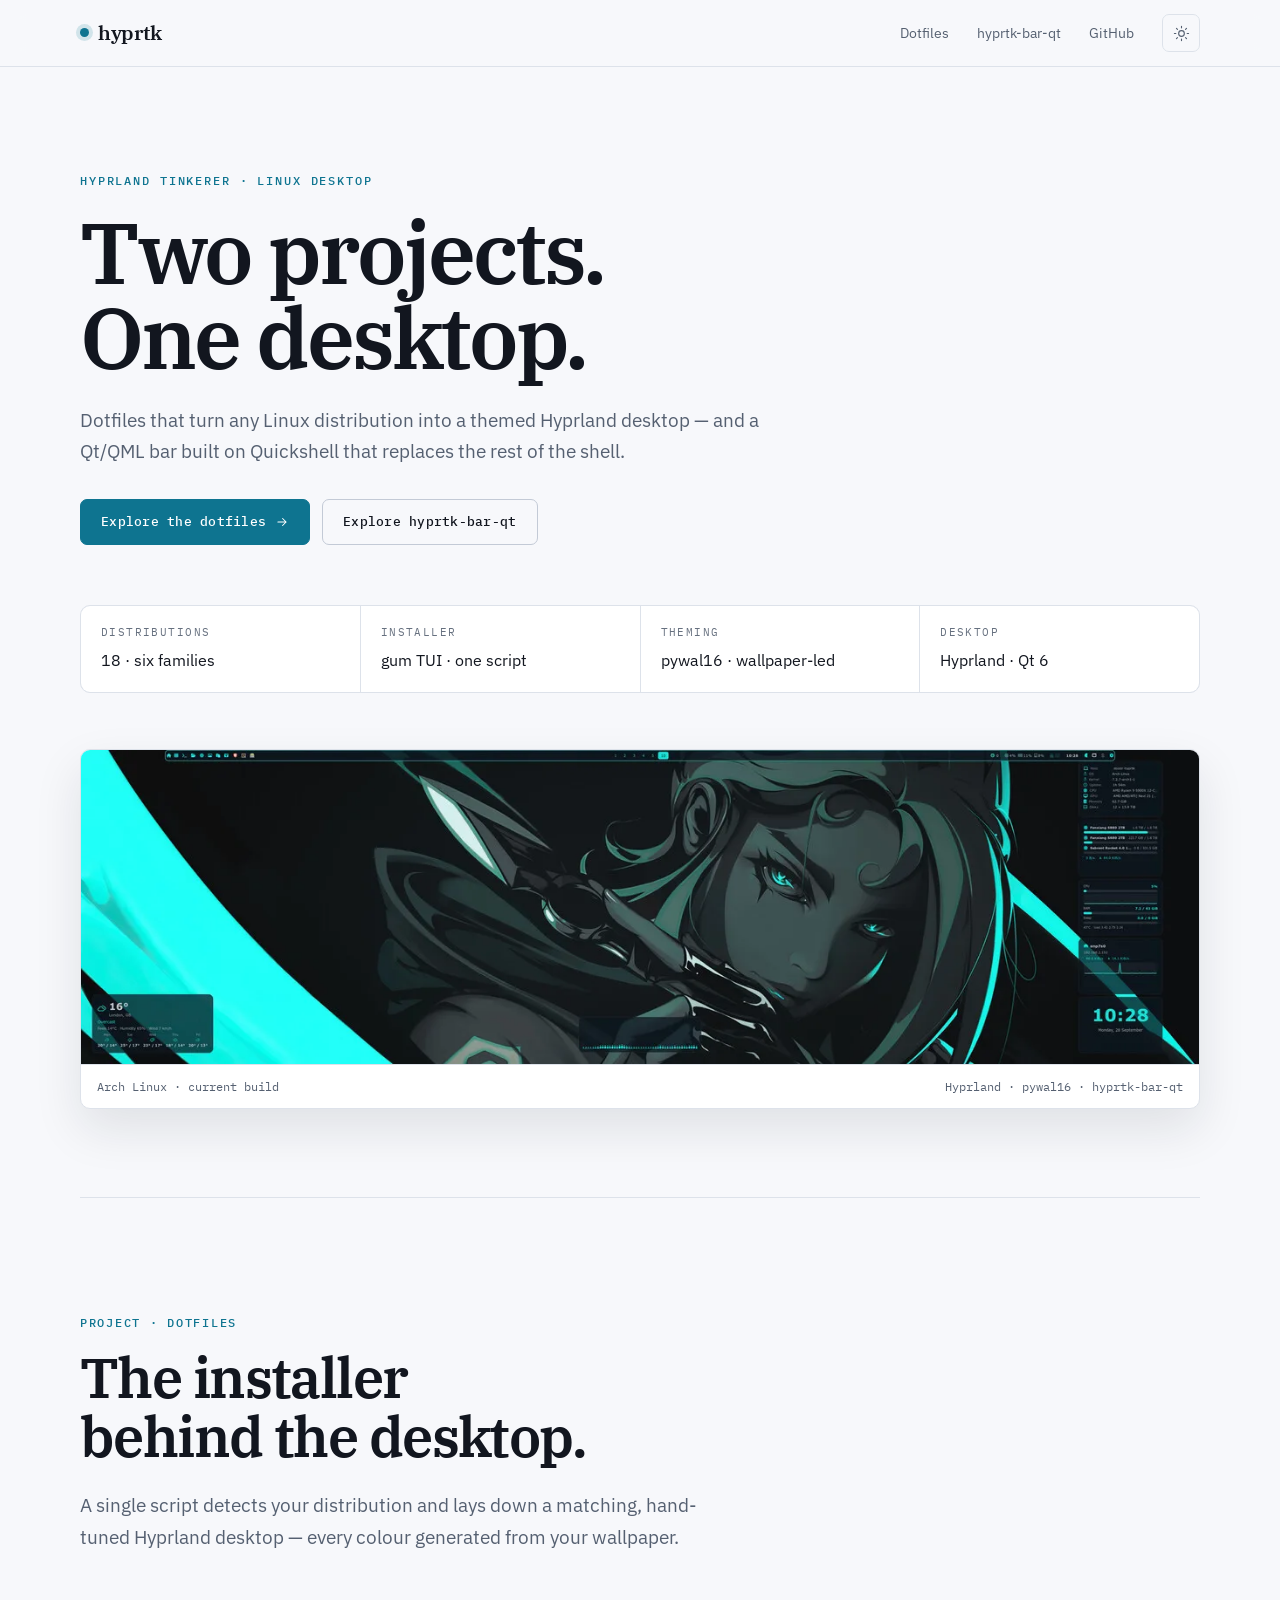
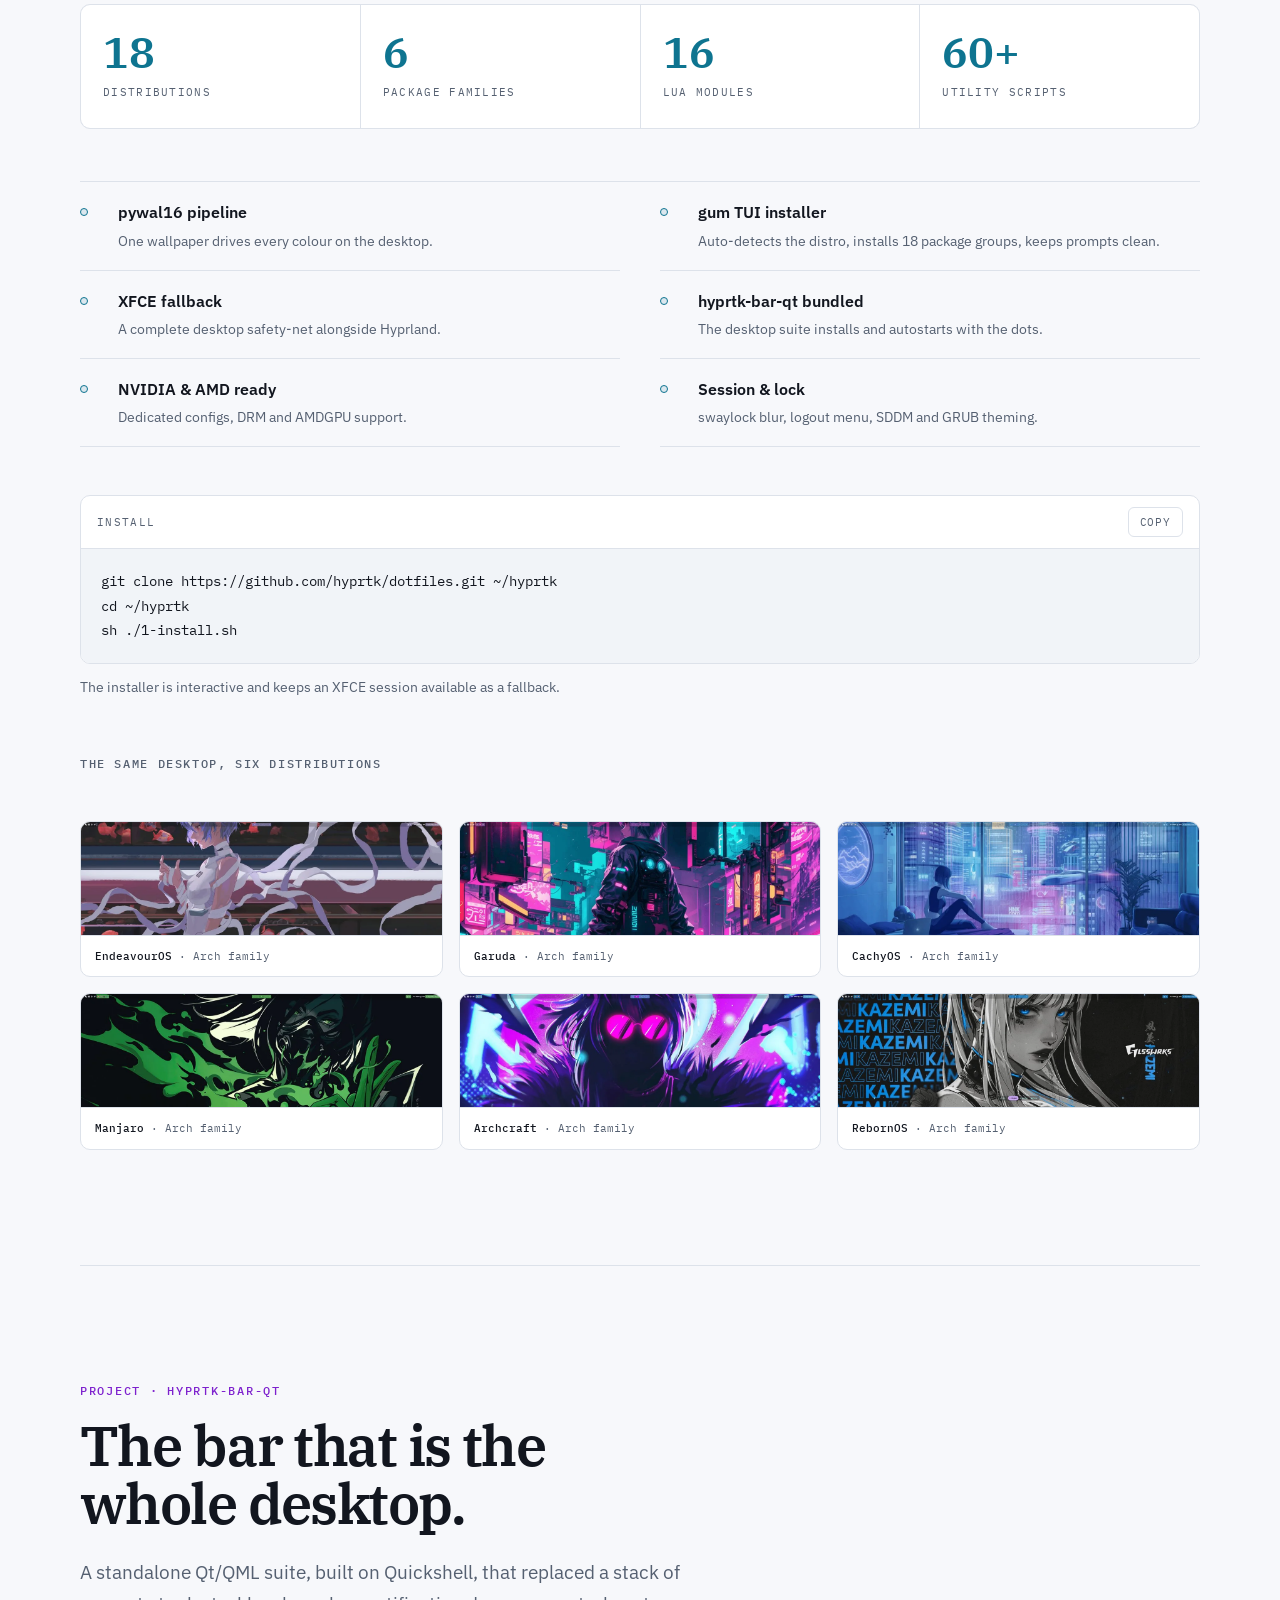
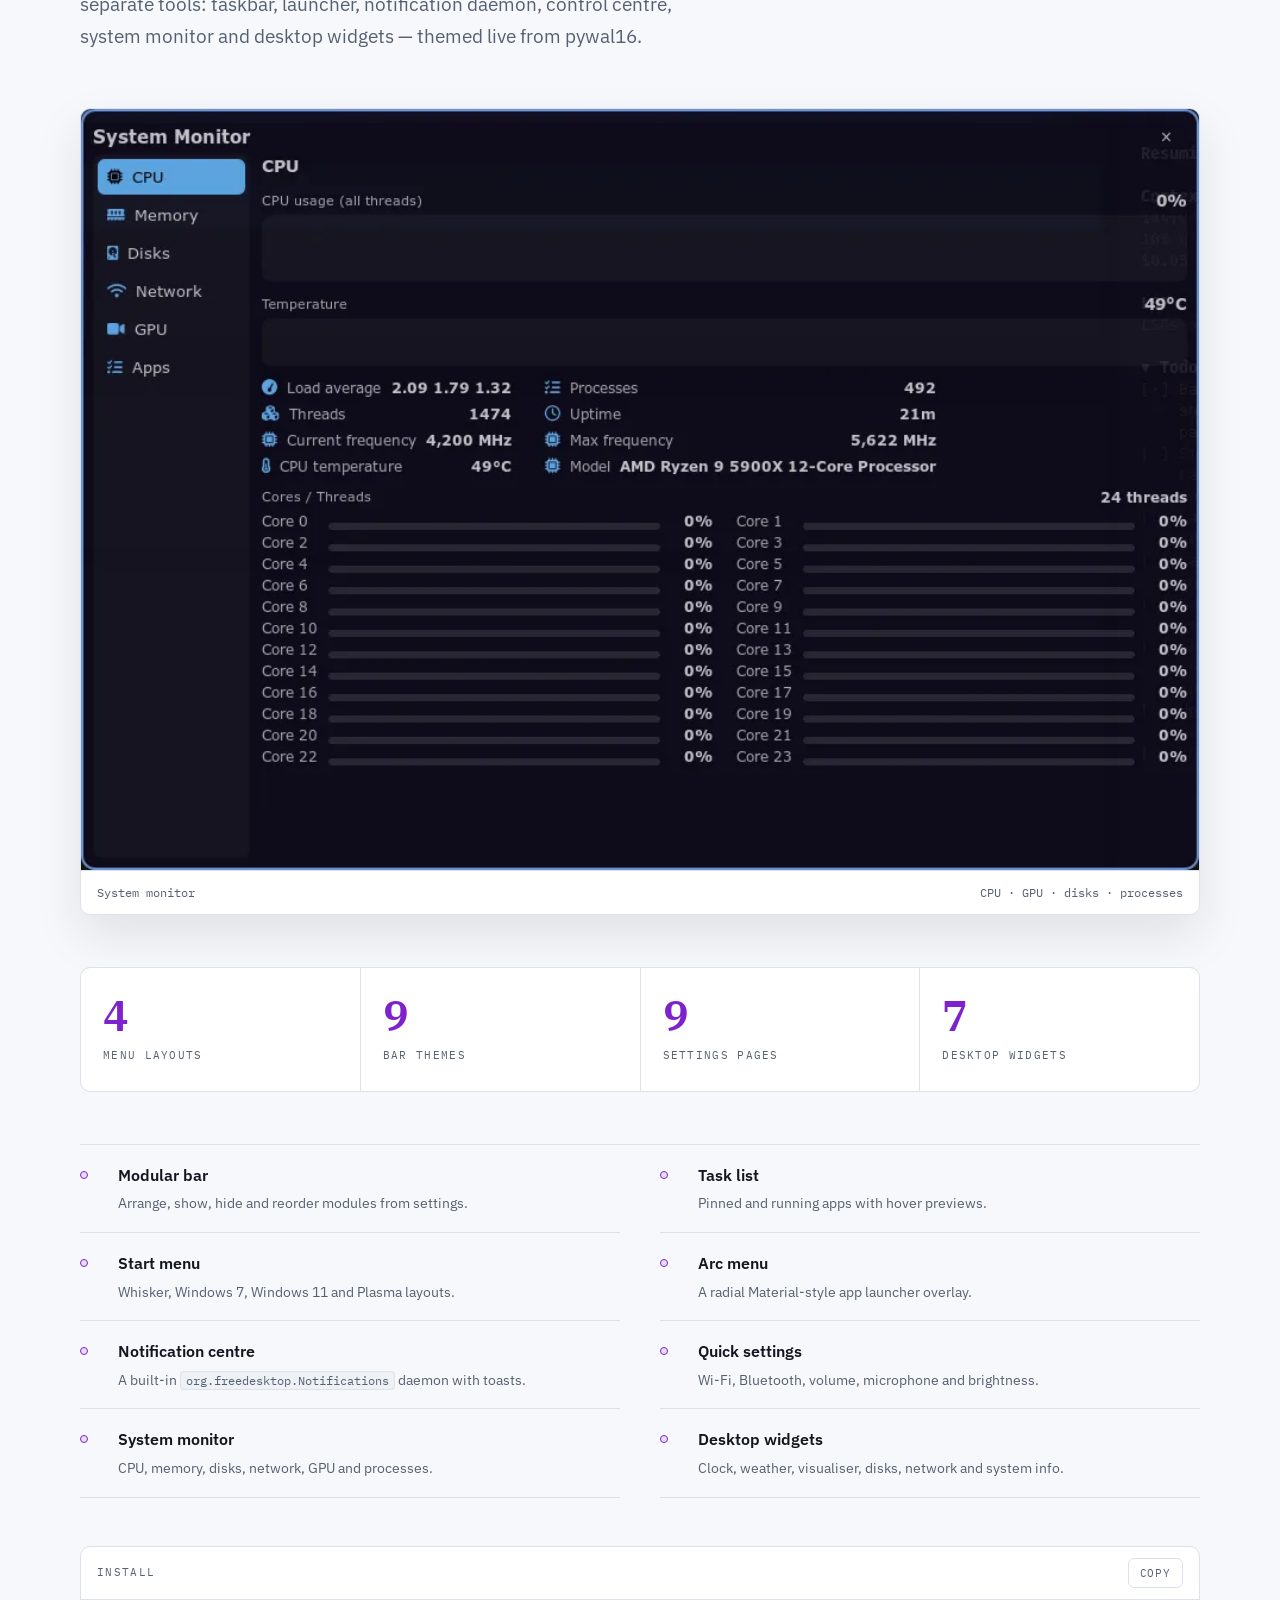
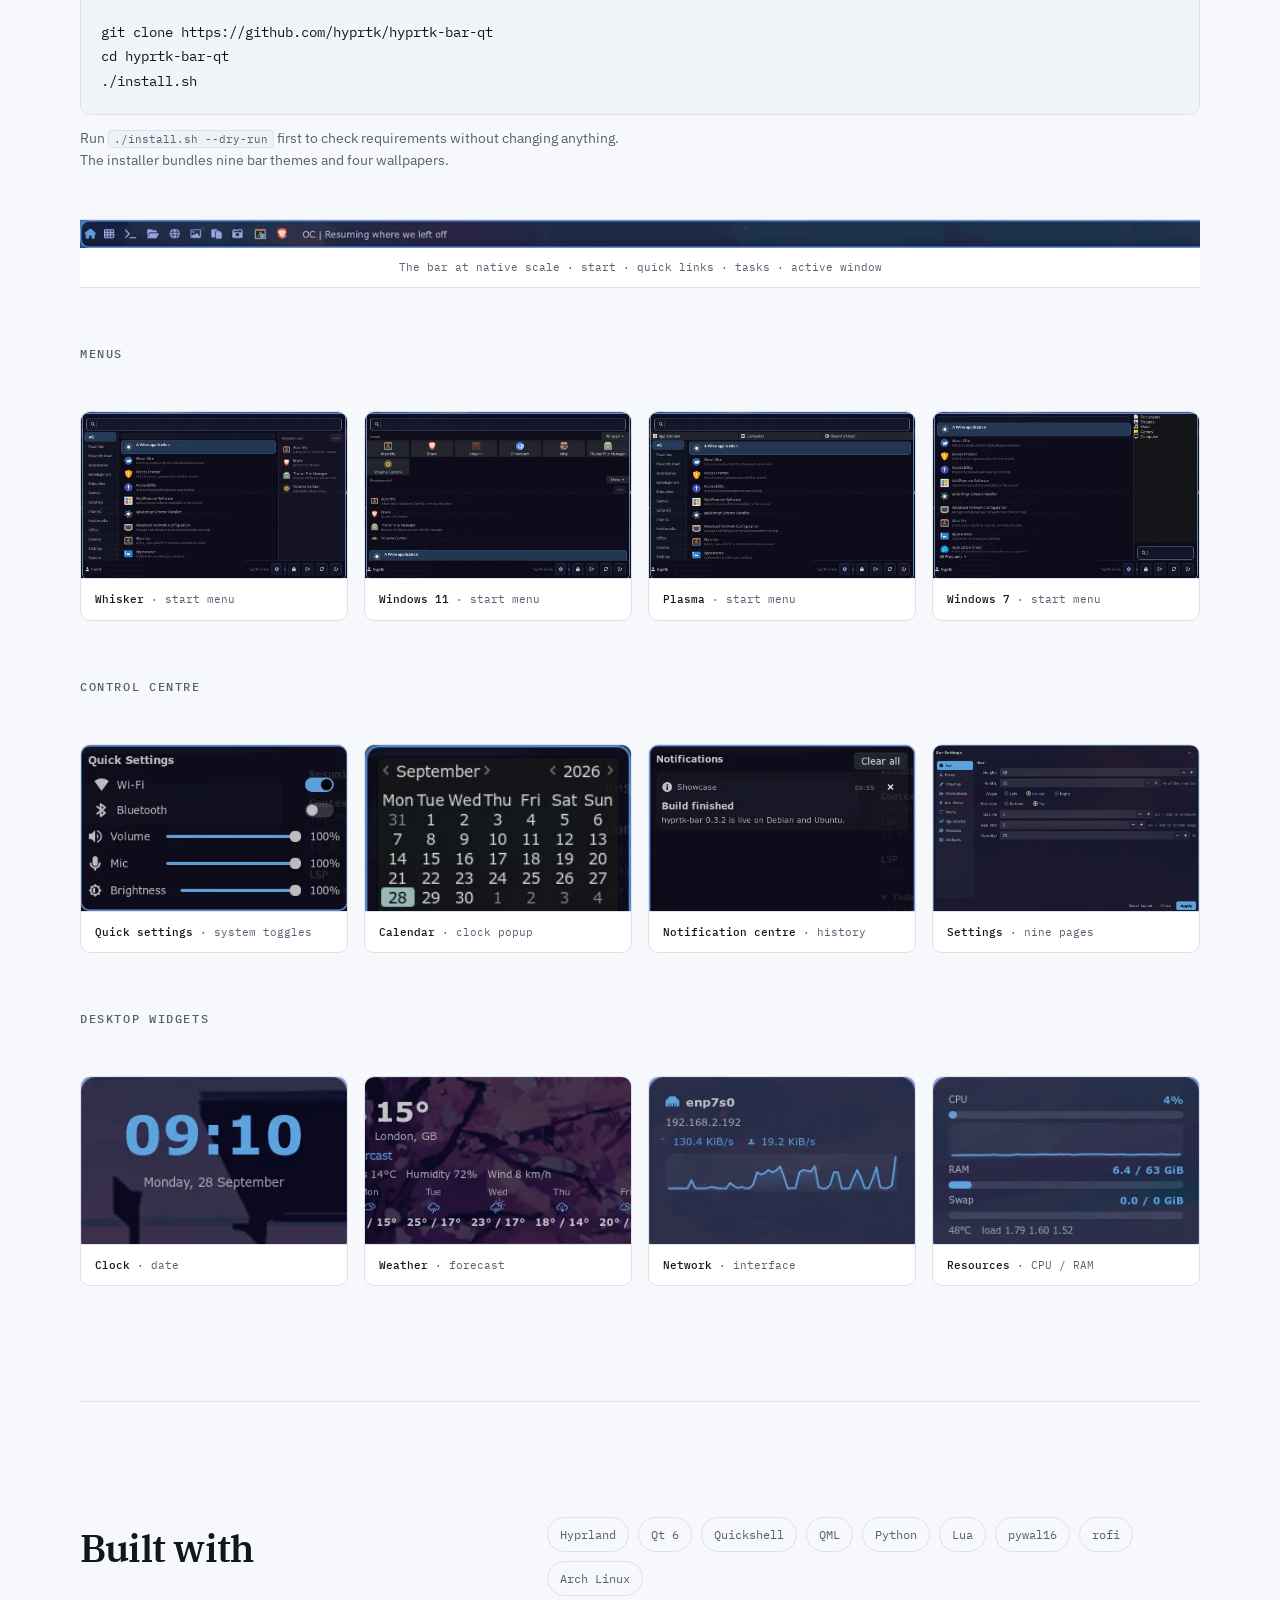
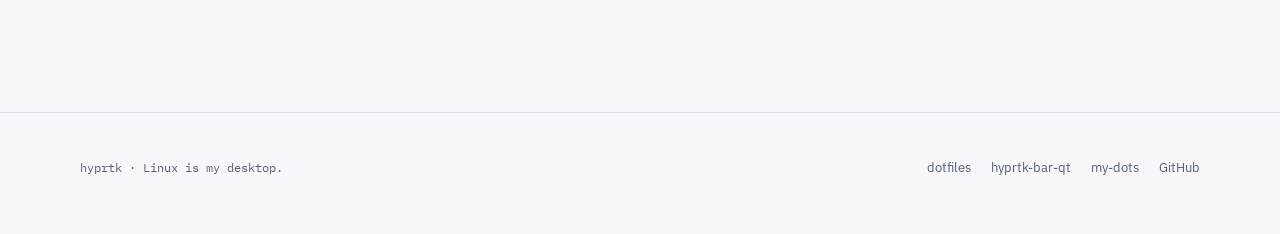
==== commit 380f62be: "Update bar references to hyprtk-bar-qt" ====
--- a/index.html
+++ b/index.html
@@ -4,7 +4,7 @@
   <meta charset="utf-8">
   <meta name="viewport" content="width=device-width, initial-scale=1">
   <title>hyprtk — Two projects. One desktop.</title>
-  <meta name="description" content="Hyprland dotfiles that install a themed desktop on 18 Linux distributions, and hyprtk-bar — a GTK3 bar, launcher and control centre in one app.">
+  <meta name="description" content="Hyprland dotfiles that install a themed desktop on 18 Linux distributions, and hyprtk-bar-qt — a Qt/QML bar, launcher and control centre built on Quickshell.">
   <link rel="canonical" href="https://hyprtk.github.io/">
   <meta name="theme-color" content="#0a0c11">
   <meta name="color-scheme" content="dark light">
@@ -12,7 +12,7 @@
   <meta property="og:type" content="website">
   <meta property="og:site_name" content="hyprtk">
   <meta property="og:title" content="hyprtk — Two projects. One desktop.">
-  <meta property="og:description" content="Hyprland dotfiles for 18 Linux distributions, and a GTK3 bar that replaces the rest of the shell.">
+  <meta property="og:description" content="Hyprland dotfiles for 18 Linux distributions, and a Qt/QML bar built on Quickshell that replaces the rest of the shell.">
   <meta property="og:url" content="https://hyprtk.github.io/">
   <meta property="og:image" content="https://hyprtk.github.io/assets/img/og.jpg">
   <meta property="og:image:width" content="1200">
@@ -44,7 +44,7 @@
       <a class="brand" href="#top" aria-label="hyprtk, back to top">hyprtk</a>
       <nav class="site-nav" aria-label="Primary">
         <a href="#dotfiles">Dotfiles</a>
-        <a href="#bar">hyprtk-bar</a>
+        <a href="#bar">hyprtk-bar-qt</a>
         <a class="nav-github" href="https://github.com/hyprtk">GitHub</a>
         <button class="theme-toggle" type="button" aria-label="Switch to light theme">
           <svg class="icon-moon" viewBox="0 0 24 24" fill="none" stroke="currentColor" stroke-width="1.6" stroke-linecap="round" stroke-linejoin="round" aria-hidden="true"><path d="M20 14.5A8.5 8.5 0 0 1 9.5 4a8.5 8.5 0 1 0 10.5 10.5z"/></svg>
@@ -58,26 +58,26 @@
     <section class="wrap hero" aria-labelledby="hero-title">
       <p class="eyebrow">Hyprland tinkerer · Linux desktop</p>
       <h1 id="hero-title">Two projects.<br>One desktop.</h1>
-      <p class="lede">Dotfiles that turn any Linux distribution into a themed Hyprland desktop — and a GTK3 bar that replaces the rest of the shell.</p>
+      <p class="lede">Dotfiles that turn any Linux distribution into a themed Hyprland desktop — and a Qt/QML bar built on Quickshell that replaces the rest of the shell.</p>
       <div class="actions">
         <a class="btn" href="#dotfiles">Explore the dotfiles
           <svg viewBox="0 0 24 24" fill="none" stroke="currentColor" stroke-width="1.8" stroke-linecap="round" stroke-linejoin="round" aria-hidden="true"><path d="M5 12h14M13 6l6 6-6 6"/></svg>
         </a>
-        <a class="btn btn--ghost" href="#bar">Explore hyprtk-bar</a>
+        <a class="btn btn--ghost" href="#bar">Explore hyprtk-bar-qt</a>
       </div>
 
       <dl class="specs">
         <div class="spec"><dt>Distributions</dt><dd>18 · six families</dd></div>
         <div class="spec"><dt>Installer</dt><dd>gum TUI · one script</dd></div>
         <div class="spec"><dt>Theming</dt><dd>pywal16 · wallpaper-led</dd></div>
-        <div class="spec"><dt>Desktop</dt><dd>Hyprland · GTK3</dd></div>
+        <div class="spec"><dt>Desktop</dt><dd>Hyprland · Qt 6</dd></div>
       </dl>
 
       <figure class="shot">
-        <img src="assets/img/desktop-arch.webp" width="1280" height="360" fetchpriority="high" alt="An Arch Linux desktop: the hyprtk-bar along the top, a pywal16-tinted wallpaper, a clock in the lower right and a weather widget in the lower left.">
+        <img src="assets/img/desktop-arch.webp" width="1280" height="360" fetchpriority="high" alt="An Arch Linux desktop: the hyprtk-bar-qt along the top, a pywal16-tinted wallpaper, a clock in the lower right and a weather widget in the lower left.">
         <figcaption>
           <span>Arch Linux · current build</span>
-          <span>Hyprland · pywal16 · hyprtk-bar</span>
+          <span>Hyprland · pywal16 · hyprtk-bar-qt</span>
         </figcaption>
       </figure>
     </section>
@@ -100,7 +100,7 @@
         <li><strong>pywal16 pipeline</strong><span>One wallpaper drives every colour on the desktop.</span></li>
         <li><strong>gum TUI installer</strong><span>Auto-detects the distro, installs 18 package groups, keeps prompts clean.</span></li>
         <li><strong>XFCE fallback</strong><span>A complete desktop safety-net alongside Hyprland.</span></li>
-        <li><strong>hyprtk-bar bundled</strong><span>The desktop suite installs and autostarts with the dots.</span></li>
+        <li><strong>hyprtk-bar-qt bundled</strong><span>The desktop suite installs and autostarts with the dots.</span></li>
         <li><strong>NVIDIA &amp; AMD ready</strong><span>Dedicated configs, DRM and AMDGPU support.</span></li>
         <li><strong>Session &amp; lock</strong><span>swaylock blur, logout menu, SDDM and GRUB theming.</span></li>
       </ul>
@@ -129,13 +129,13 @@
 
     <section class="wrap section project--purple" id="bar" aria-labelledby="bar-title">
       <div class="section-head">
-        <p class="kicker">Project · hyprtk-bar</p>
+        <p class="kicker">Project · hyprtk-bar-qt</p>
         <h2 id="bar-title">The bar that is the whole desktop.</h2>
-        <p class="lede">A standalone GTK3 suite that replaced a stack of separate tools: taskbar, launcher, notification daemon, control centre, system monitor and desktop widgets — themed live from pywal16.</p>
+        <p class="lede">A standalone Qt/QML suite, built on Quickshell, that replaced a stack of separate tools: taskbar, launcher, notification daemon, control centre, system monitor and desktop widgets — themed live from pywal16.</p>
       </div>
 
       <figure class="shot">
-        <img src="assets/img/system-monitor.webp" width="940" height="640" loading="lazy" decoding="async" alt="The hyprtk-bar system monitor showing CPU, memory, GPU, disk and network usage with a process list.">
+        <img src="assets/img/system-monitor.webp" width="940" height="640" loading="lazy" decoding="async" alt="The hyprtk-bar-qt system monitor showing CPU, memory, GPU, disk and network usage with a process list.">
         <figcaption>
           <span>System monitor</span>
           <span>CPU · GPU · disks · processes</span>
@@ -144,7 +144,7 @@
 
       <div class="stats">
         <div class="stat"><b>4</b><span>Menu layouts</span></div>
-        <div class="stat"><b>8</b><span>Bar themes</span></div>
+        <div class="stat"><b>9</b><span>Bar themes</span></div>
         <div class="stat"><b>9</b><span>Settings pages</span></div>
         <div class="stat"><b>7</b><span>Desktop widgets</span></div>
       </div>
@@ -165,14 +165,14 @@
           <span>Install</span>
           <button class="copy" type="button" data-copy="#code-bar">Copy</button>
         </div>
-        <pre><code id="code-bar">git clone https://github.com/hyprtk/hyprtk-bar
-cd hyprtk-bar
+        <pre><code id="code-bar">git clone https://github.com/hyprtk/hyprtk-bar-qt
+cd hyprtk-bar-qt
 ./install.sh</code></pre>
       </div>
-      <p class="note">Run <code>./install.sh --dry-run</code> first to check requirements without changing anything. The installer bundles eight bar themes and four wallpapers.</p>
+      <p class="note">Run <code>./install.sh --dry-run</code> first to check requirements without changing anything. The installer bundles nine bar themes and four wallpapers.</p>
 
       <figure class="strip">
-        <img src="assets/img/bar-detail.webp" width="1400" height="35" loading="lazy" decoding="async" alt="A close crop of hyprtk-bar at native scale: quick links, the start button, task list and the active window.">
+        <img src="assets/img/bar-detail.webp" width="1400" height="35" loading="lazy" decoding="async" alt="A close crop of hyprtk-bar-qt at native scale: quick links, the start button, task list and the active window.">
         <figcaption>The bar at native scale · start · quick links · tasks · active window</figcaption>
       </figure>
 
@@ -189,7 +189,7 @@
         <figure class="thumb"><img src="assets/img/quick-settings.webp" width="336" height="209" loading="lazy" decoding="async" alt="Quick settings panel with toggles for Wi-Fi, Bluetooth, volume, microphone and brightness."><figcaption><b>Quick settings</b> · system toggles</figcaption></figure>
         <figure class="thumb"><img src="assets/img/calendar.webp" width="231" height="176" loading="lazy" decoding="async" alt="A popup calendar on the bar clock."><figcaption><b>Calendar</b> · clock popup</figcaption></figure>
         <figure class="thumb"><img src="assets/img/notification-center.webp" width="380" height="320" loading="lazy" decoding="async" alt="The notification centre listing recent notifications with app icons."><figcaption><b>Notification centre</b> · history</figcaption></figure>
-        <figure class="thumb"><img src="assets/img/settings.webp" width="915" height="580" loading="lazy" decoding="async" alt="The hyprtk-bar settings window showing bar height, width, alignment and opacity controls."><figcaption><b>Settings</b> · nine pages</figcaption></figure>
+        <figure class="thumb"><img src="assets/img/settings.webp" width="915" height="580" loading="lazy" decoding="async" alt="The hyprtk-bar-qt settings window showing bar height, width, alignment and opacity controls."><figcaption><b>Settings</b> · nine pages</figcaption></figure>
       </div>
 
       <h3 class="subhead">Desktop widgets</h3>
@@ -205,8 +205,9 @@
       <h2 id="stack-title">Built with</h2>
       <ul class="chips">
         <li>Hyprland</li>
-        <li>GTK3</li>
-        <li>gtk-layer-shell</li>
+        <li>Qt 6</li>
+        <li>Quickshell</li>
+        <li>QML</li>
         <li>Python</li>
         <li>Lua</li>
         <li>pywal16</li>
@@ -221,7 +222,7 @@
       <p>hyprtk · Linux is my desktop.</p>
       <nav class="footer-links" aria-label="Elsewhere">
         <a href="https://github.com/hyprtk/dotfiles">dotfiles</a>
-        <a href="https://github.com/hyprtk/hyprtk-bar">hyprtk-bar</a>
+        <a href="https://github.com/hyprtk/hyprtk-bar-qt">hyprtk-bar-qt</a>
         <a href="https://github.com/hyprtk/my-dots">my-dots</a>
         <a href="https://github.com/hyprtk">GitHub</a>
       </nav>
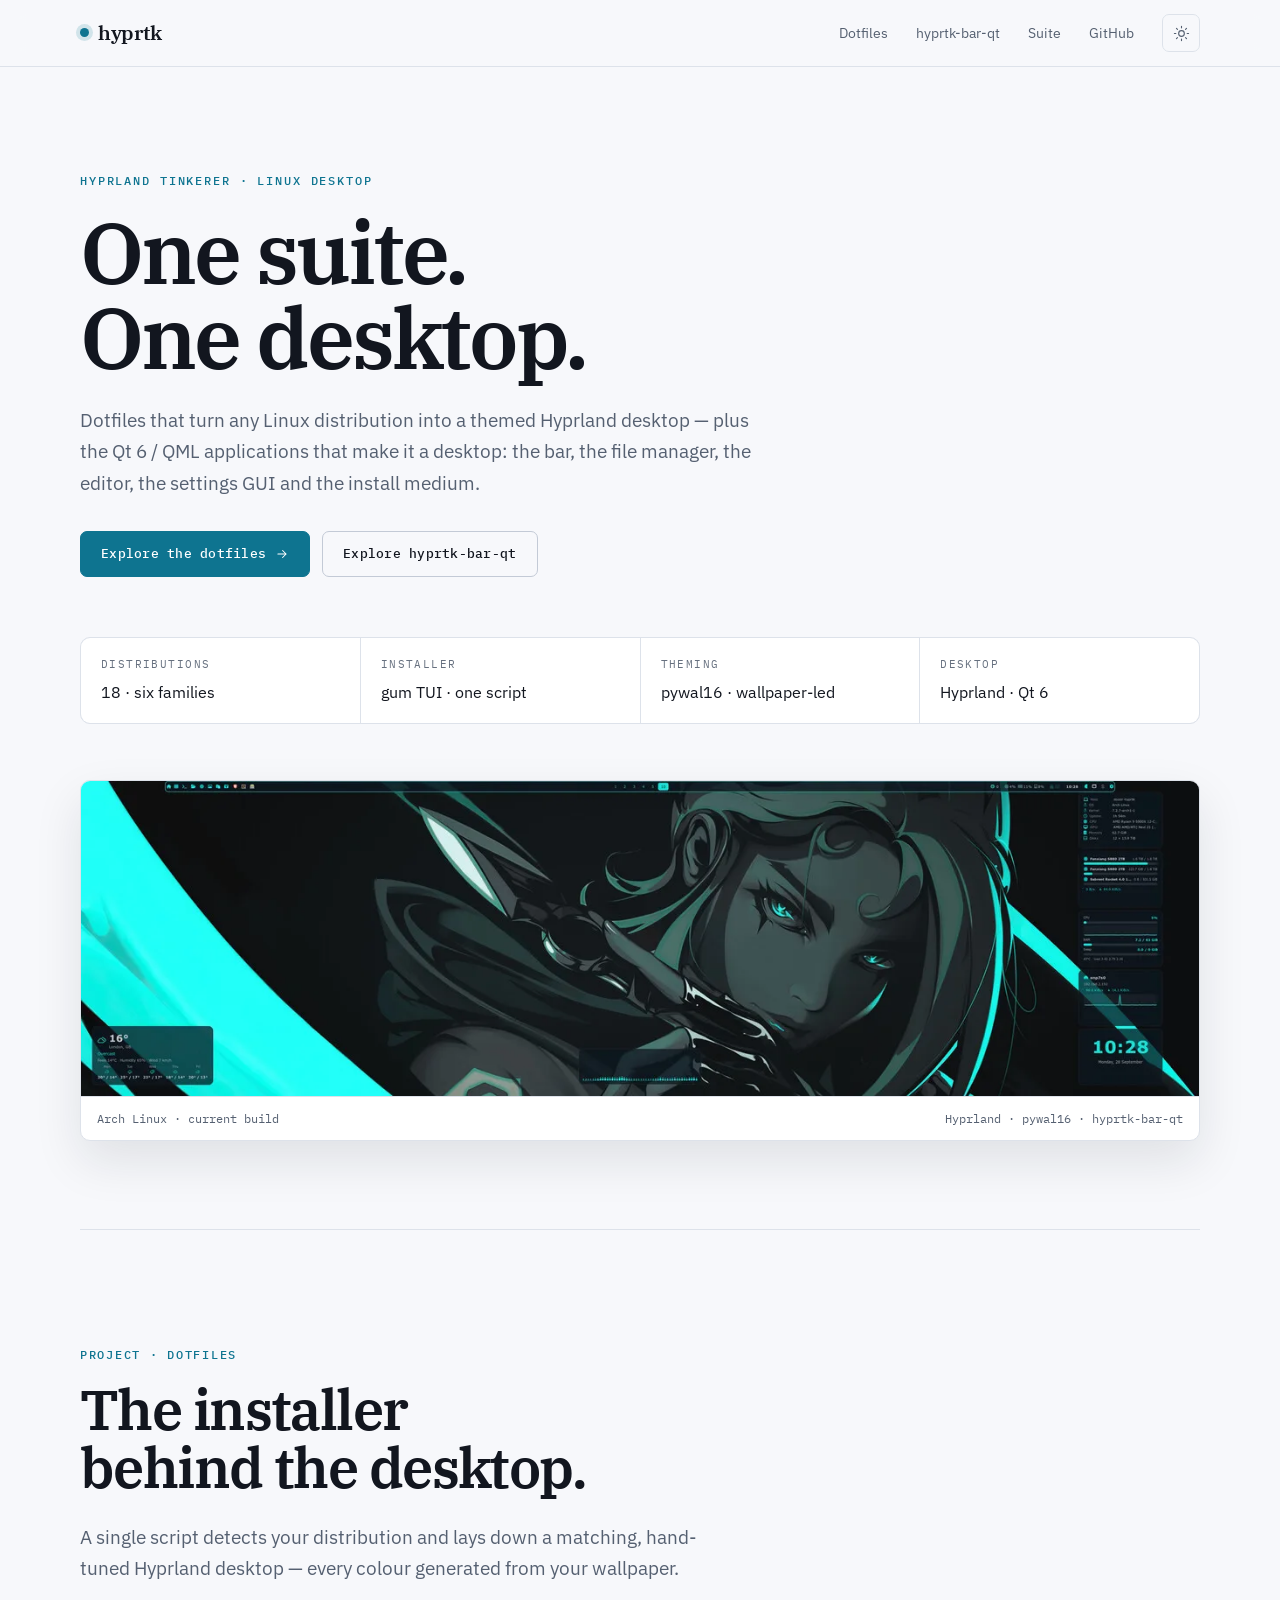
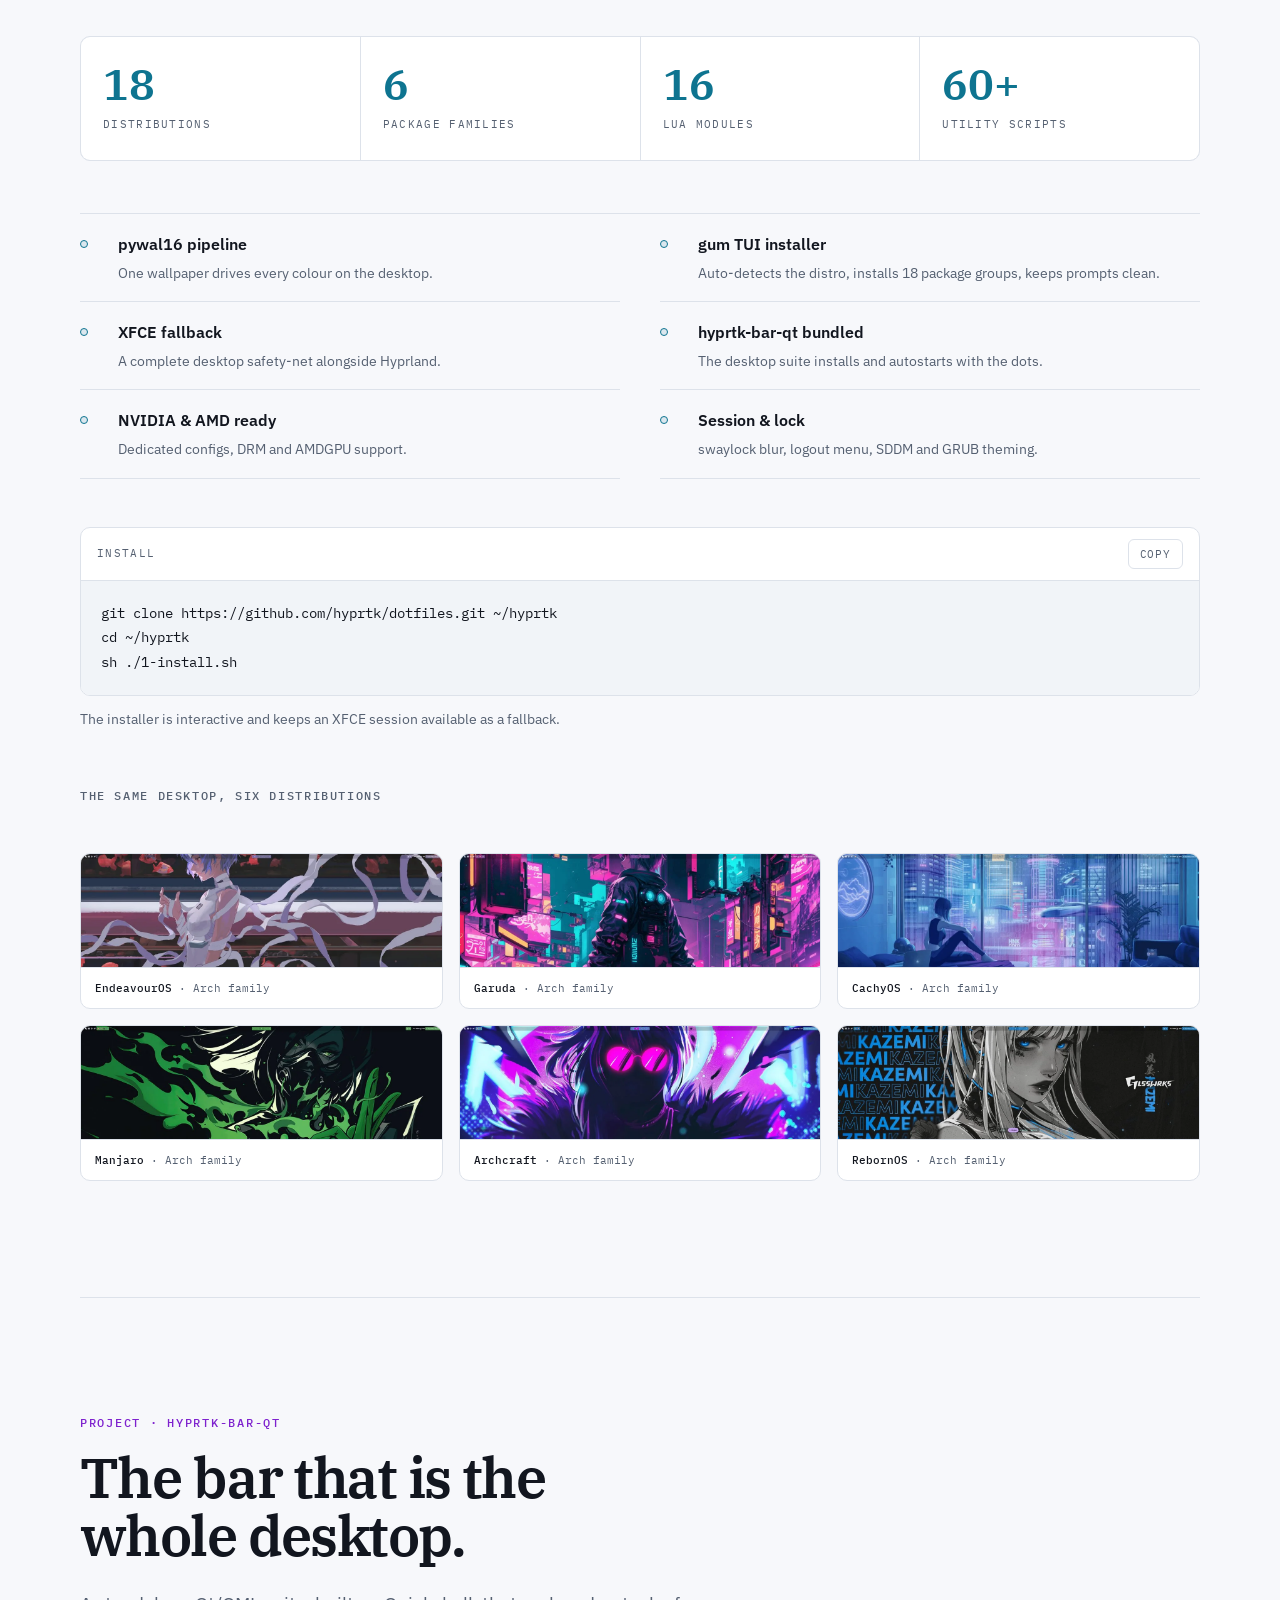
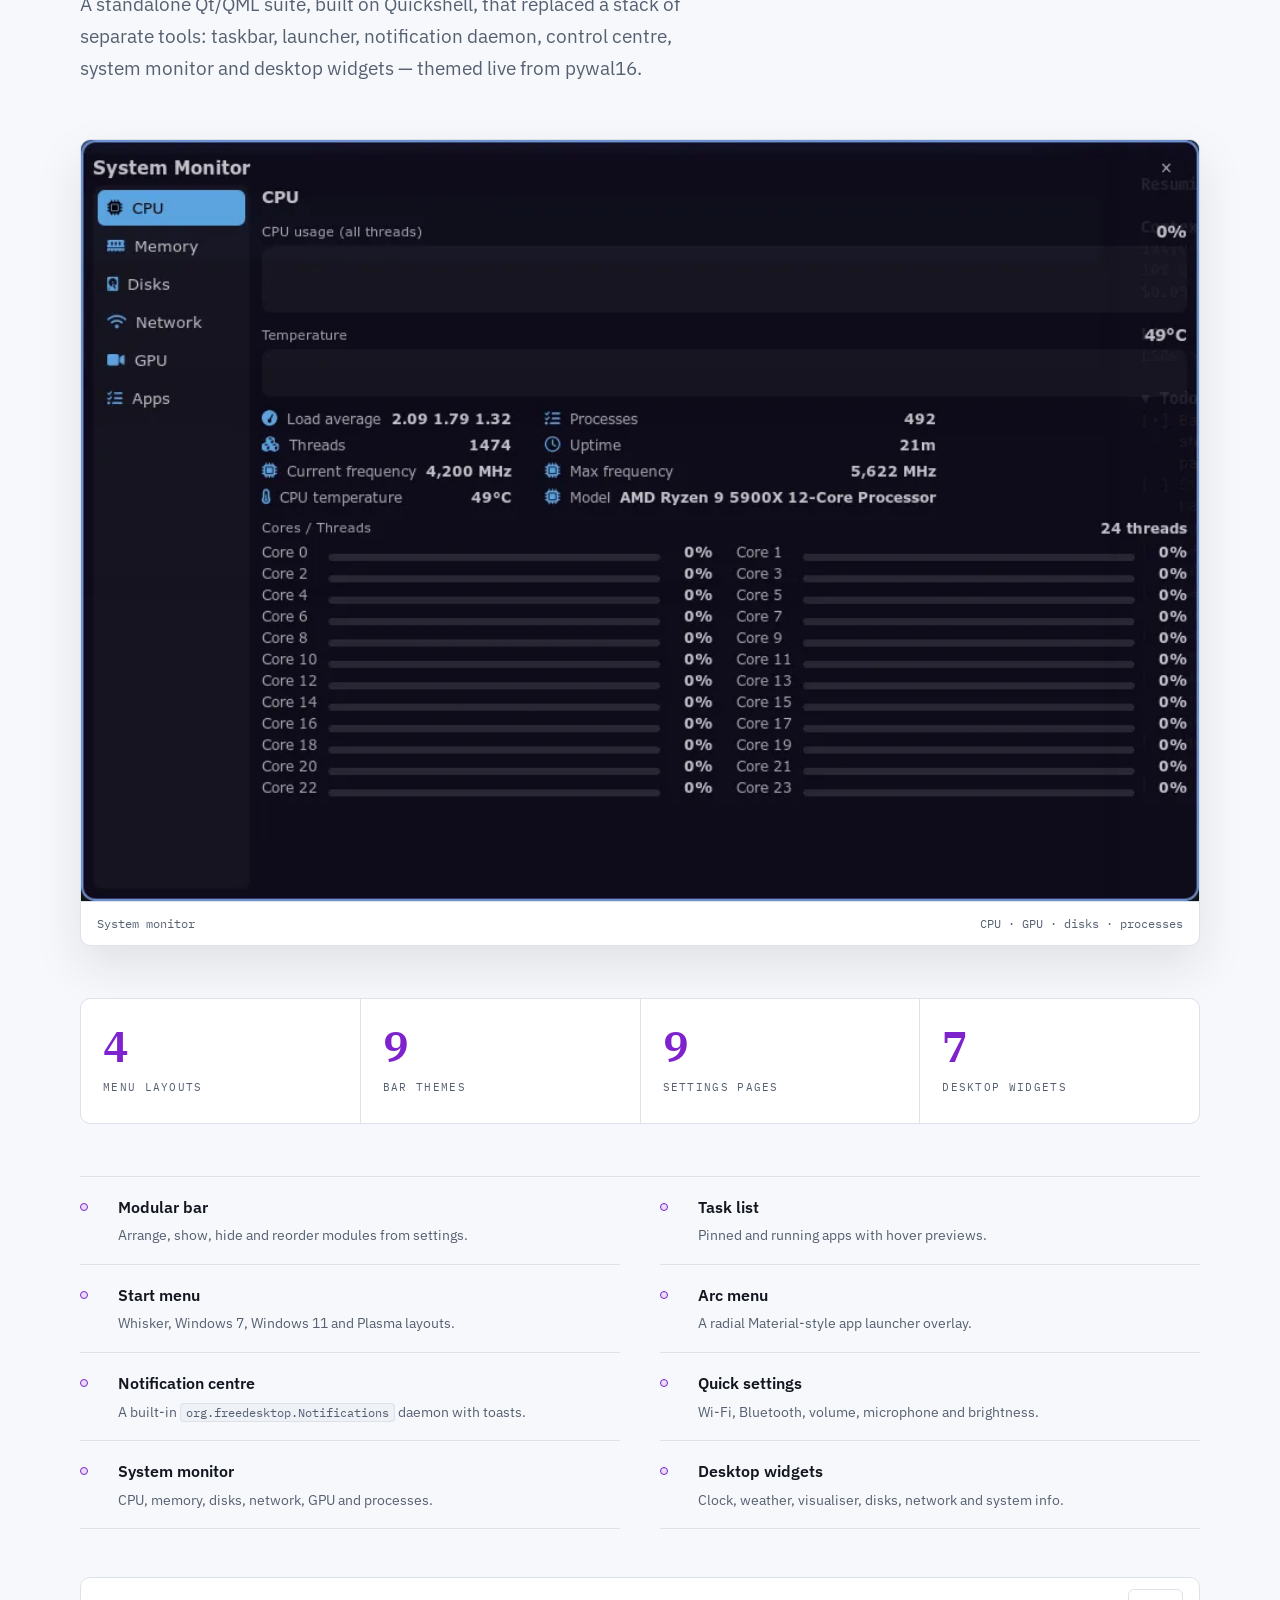
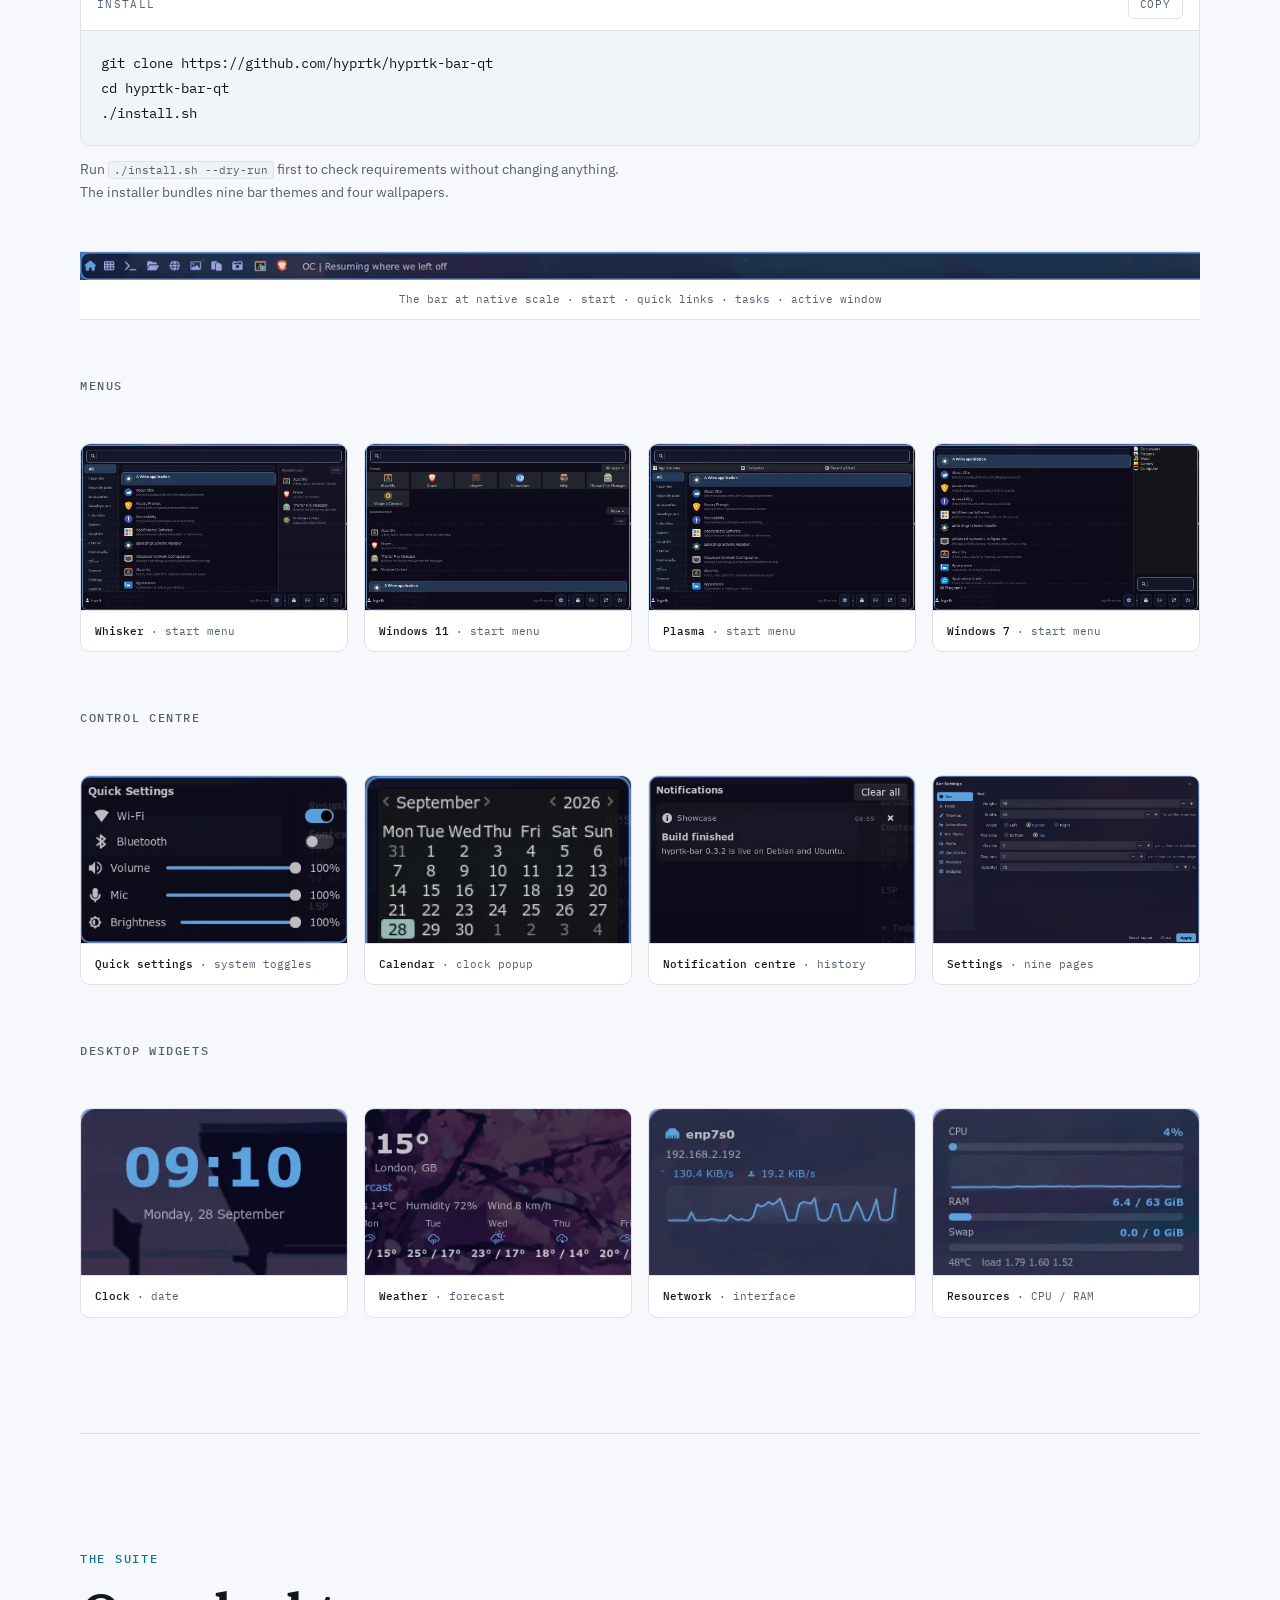
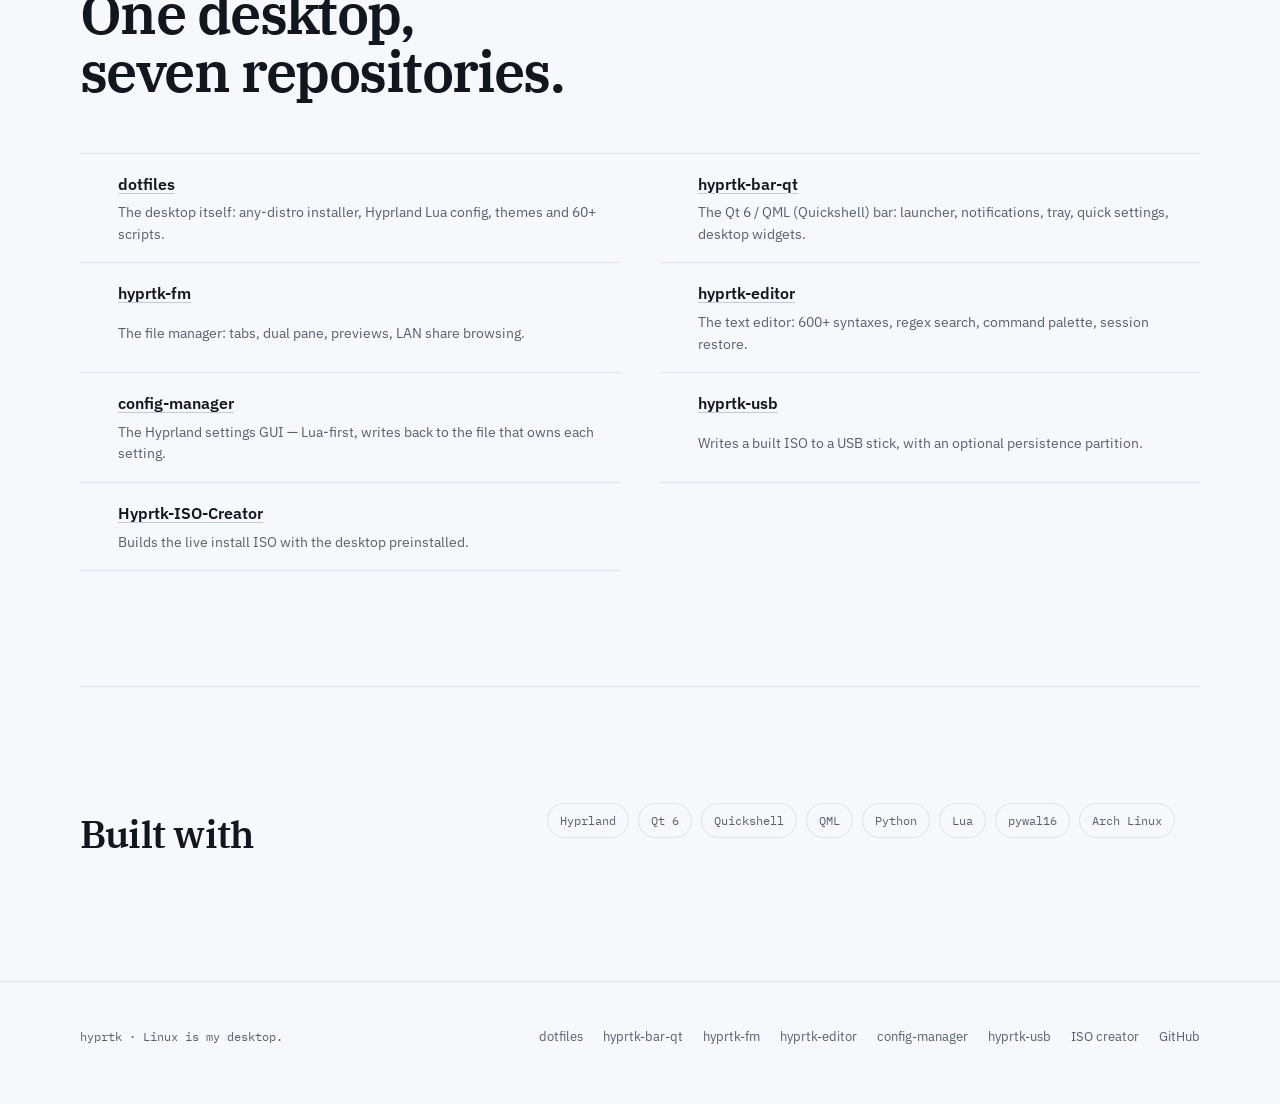
==== commit f7f1330b: "landing: one suite, seven repositories Hero and lede describe the whole suite, a new Suite section l" ====
--- a/index.html
+++ b/index.html
@@ -45,6 +45,7 @@
       <nav class="site-nav" aria-label="Primary">
         <a href="#dotfiles">Dotfiles</a>
         <a href="#bar">hyprtk-bar-qt</a>
+        <a href="#suite">Suite</a>
         <a class="nav-github" href="https://github.com/hyprtk">GitHub</a>
         <button class="theme-toggle" type="button" aria-label="Switch to light theme">
           <svg class="icon-moon" viewBox="0 0 24 24" fill="none" stroke="currentColor" stroke-width="1.6" stroke-linecap="round" stroke-linejoin="round" aria-hidden="true"><path d="M20 14.5A8.5 8.5 0 0 1 9.5 4a8.5 8.5 0 1 0 10.5 10.5z"/></svg>
@@ -57,8 +58,8 @@
   <main id="main">
     <section class="wrap hero" aria-labelledby="hero-title">
       <p class="eyebrow">Hyprland tinkerer · Linux desktop</p>
-      <h1 id="hero-title">Two projects.<br>One desktop.</h1>
-      <p class="lede">Dotfiles that turn any Linux distribution into a themed Hyprland desktop — and a Qt/QML bar built on Quickshell that replaces the rest of the shell.</p>
+      <h1 id="hero-title">One suite.<br>One desktop.</h1>
+      <p class="lede">Dotfiles that turn any Linux distribution into a themed Hyprland desktop — plus the Qt 6 / QML applications that make it a desktop: the bar, the file manager, the editor, the settings GUI and the install medium.</p>
       <div class="actions">
         <a class="btn" href="#dotfiles">Explore the dotfiles
           <svg viewBox="0 0 24 24" fill="none" stroke="currentColor" stroke-width="1.8" stroke-linecap="round" stroke-linejoin="round" aria-hidden="true"><path d="M5 12h14M13 6l6 6-6 6"/></svg>
@@ -199,6 +200,22 @@
         <figure class="thumb"><img src="assets/img/widget-network.webp" width="289" height="193" loading="lazy" decoding="async" alt="A network widget showing the active interface, IP address, transfer rates and a history graph."><figcaption><b>Network</b> · interface</figcaption></figure>
         <figure class="thumb"><img src="assets/img/widget-resources.webp" width="289" height="193" loading="lazy" decoding="async" alt="A system resources widget showing CPU and memory load."><figcaption><b>Resources</b> · CPU / RAM</figcaption></figure>
       </div>
+    </section>
+
+    <section class="wrap section" id="suite" aria-labelledby="suite-title">
+      <div class="section-head">
+        <p class="kicker">The suite</p>
+        <h2 id="suite-title">One desktop, seven repositories.</h2>
+      </div>
+      <ul class="features">
+        <li><strong><a href="https://github.com/hyprtk/dotfiles">dotfiles</a></strong><span>The desktop itself: any-distro installer, Hyprland Lua config, themes and 60+ scripts.</span></li>
+        <li><strong><a href="https://github.com/hyprtk/hyprtk-bar-qt">hyprtk-bar-qt</a></strong><span>The Qt 6 / QML (Quickshell) bar: launcher, notifications, tray, quick settings, desktop widgets.</span></li>
+        <li><strong><a href="https://github.com/hyprtk/hyprtk-file-manager">hyprtk-fm</a></strong><span>The file manager: tabs, dual pane, previews, LAN share browsing.</span></li>
+        <li><strong><a href="https://github.com/hyprtk/hyprtk-editor">hyprtk-editor</a></strong><span>The text editor: 600+ syntaxes, regex search, command palette, session restore.</span></li>
+        <li><strong><a href="https://github.com/hyprtk/hyprtk-hyprland-config-manager">config-manager</a></strong><span>The Hyprland settings GUI — Lua-first, writes back to the file that owns each setting.</span></li>
+        <li><strong><a href="https://github.com/hyprtk/hyprtk-usb">hyprtk-usb</a></strong><span>Writes a built ISO to a USB stick, with an optional persistence partition.</span></li>
+        <li><strong><a href="https://github.com/hyprtk/Hyprtk-ISO-Creator">Hyprtk-ISO-Creator</a></strong><span>Builds the live install ISO with the desktop preinstalled.</span></li>
+      </ul>
     </section>
 
     <section class="wrap stack" aria-labelledby="stack-title">
@@ -211,7 +228,6 @@
         <li>Python</li>
         <li>Lua</li>
         <li>pywal16</li>
-        <li>rofi</li>
         <li>Arch Linux</li>
       </ul>
     </section>
@@ -223,7 +239,11 @@
       <nav class="footer-links" aria-label="Elsewhere">
         <a href="https://github.com/hyprtk/dotfiles">dotfiles</a>
         <a href="https://github.com/hyprtk/hyprtk-bar-qt">hyprtk-bar-qt</a>
-        <a href="https://github.com/hyprtk/my-dots">my-dots</a>
+        <a href="https://github.com/hyprtk/hyprtk-file-manager">hyprtk-fm</a>
+        <a href="https://github.com/hyprtk/hyprtk-editor">hyprtk-editor</a>
+        <a href="https://github.com/hyprtk/hyprtk-hyprland-config-manager">config-manager</a>
+        <a href="https://github.com/hyprtk/hyprtk-usb">hyprtk-usb</a>
+        <a href="https://github.com/hyprtk/Hyprtk-ISO-Creator">ISO creator</a>
         <a href="https://github.com/hyprtk">GitHub</a>
       </nav>
     </div>
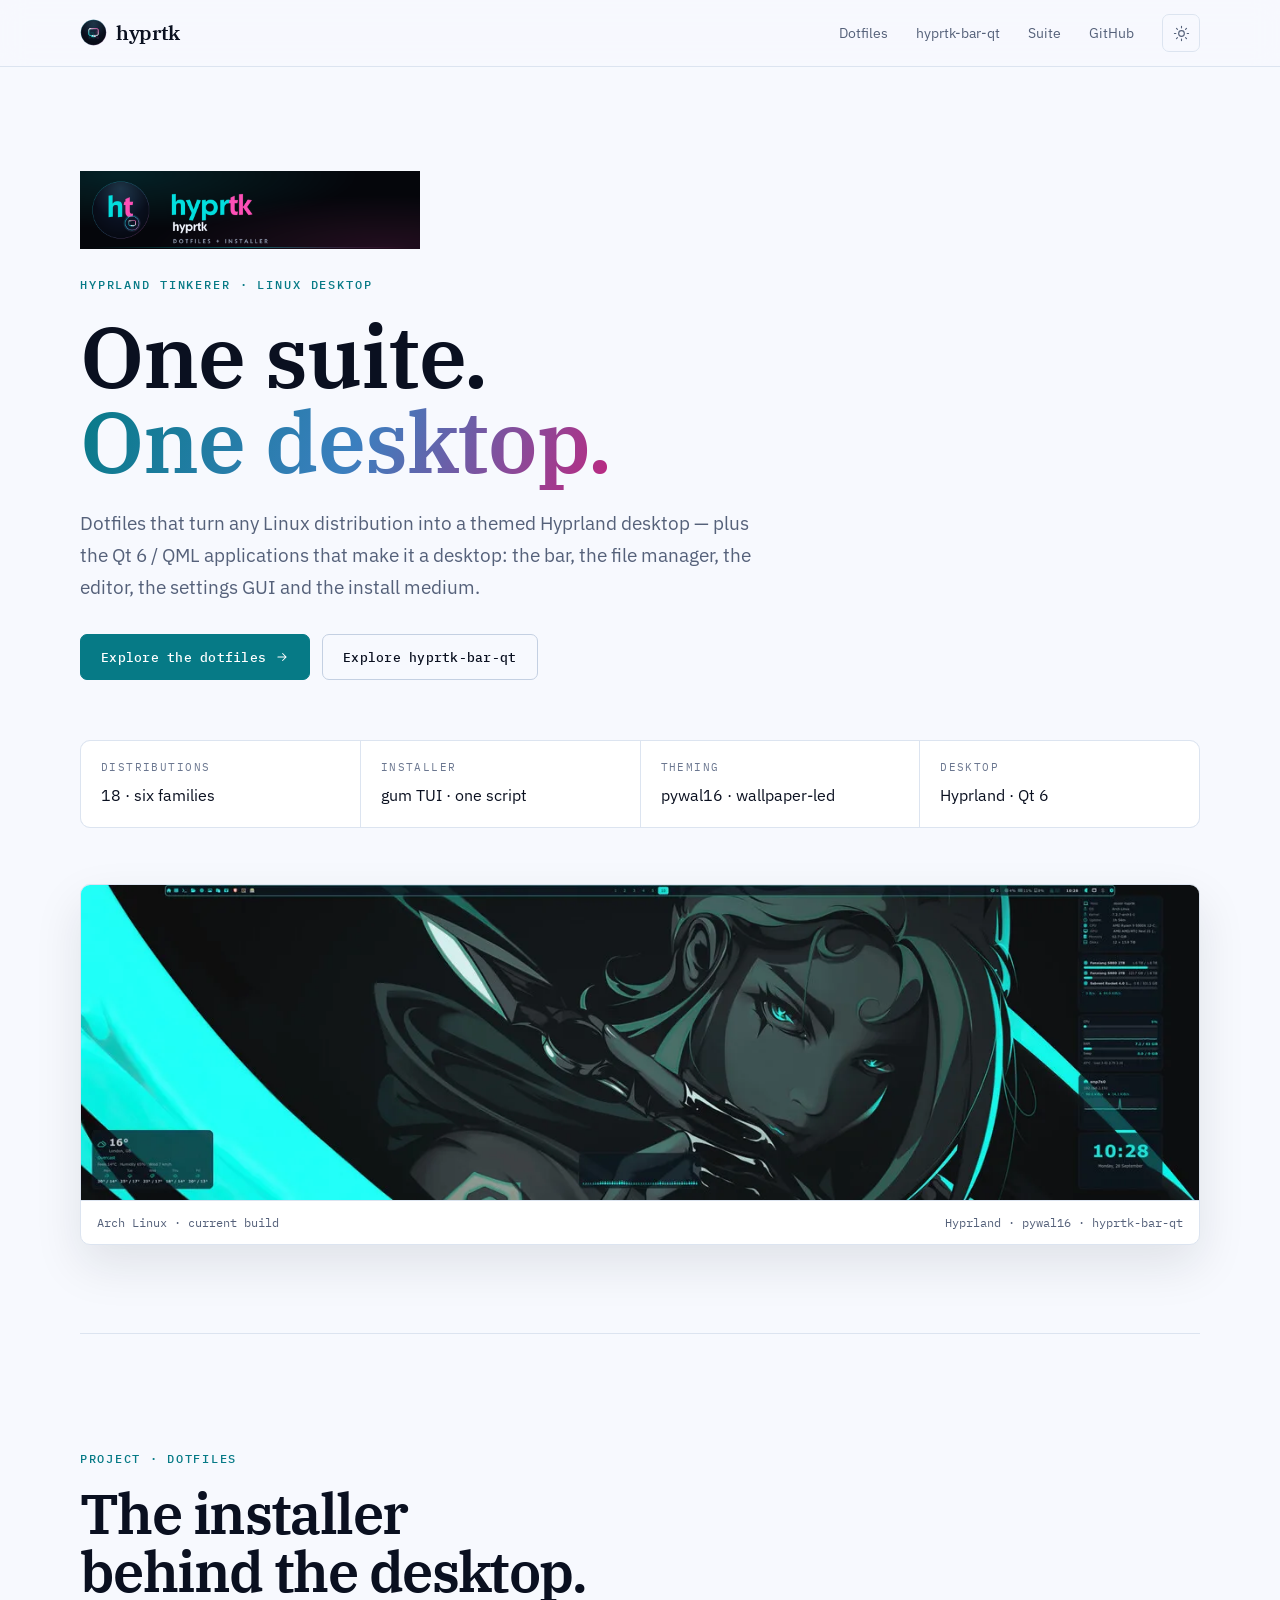
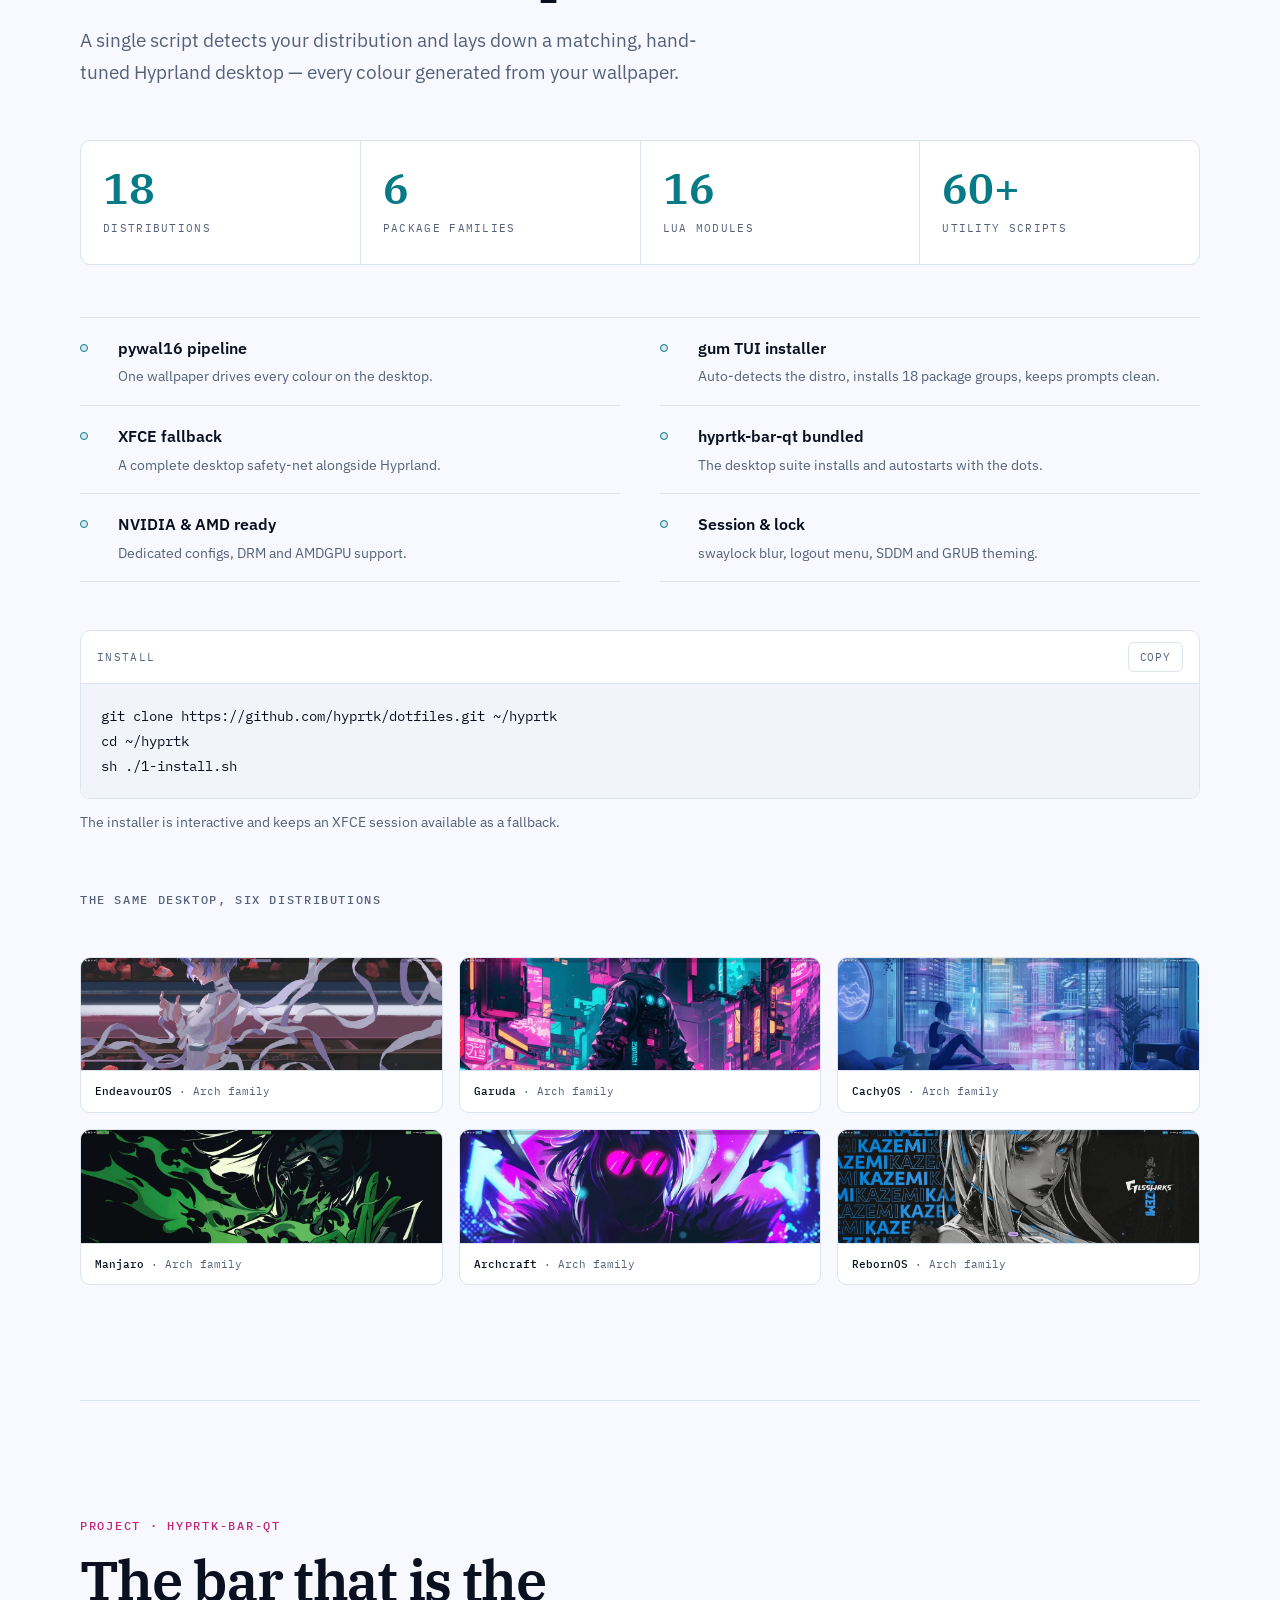
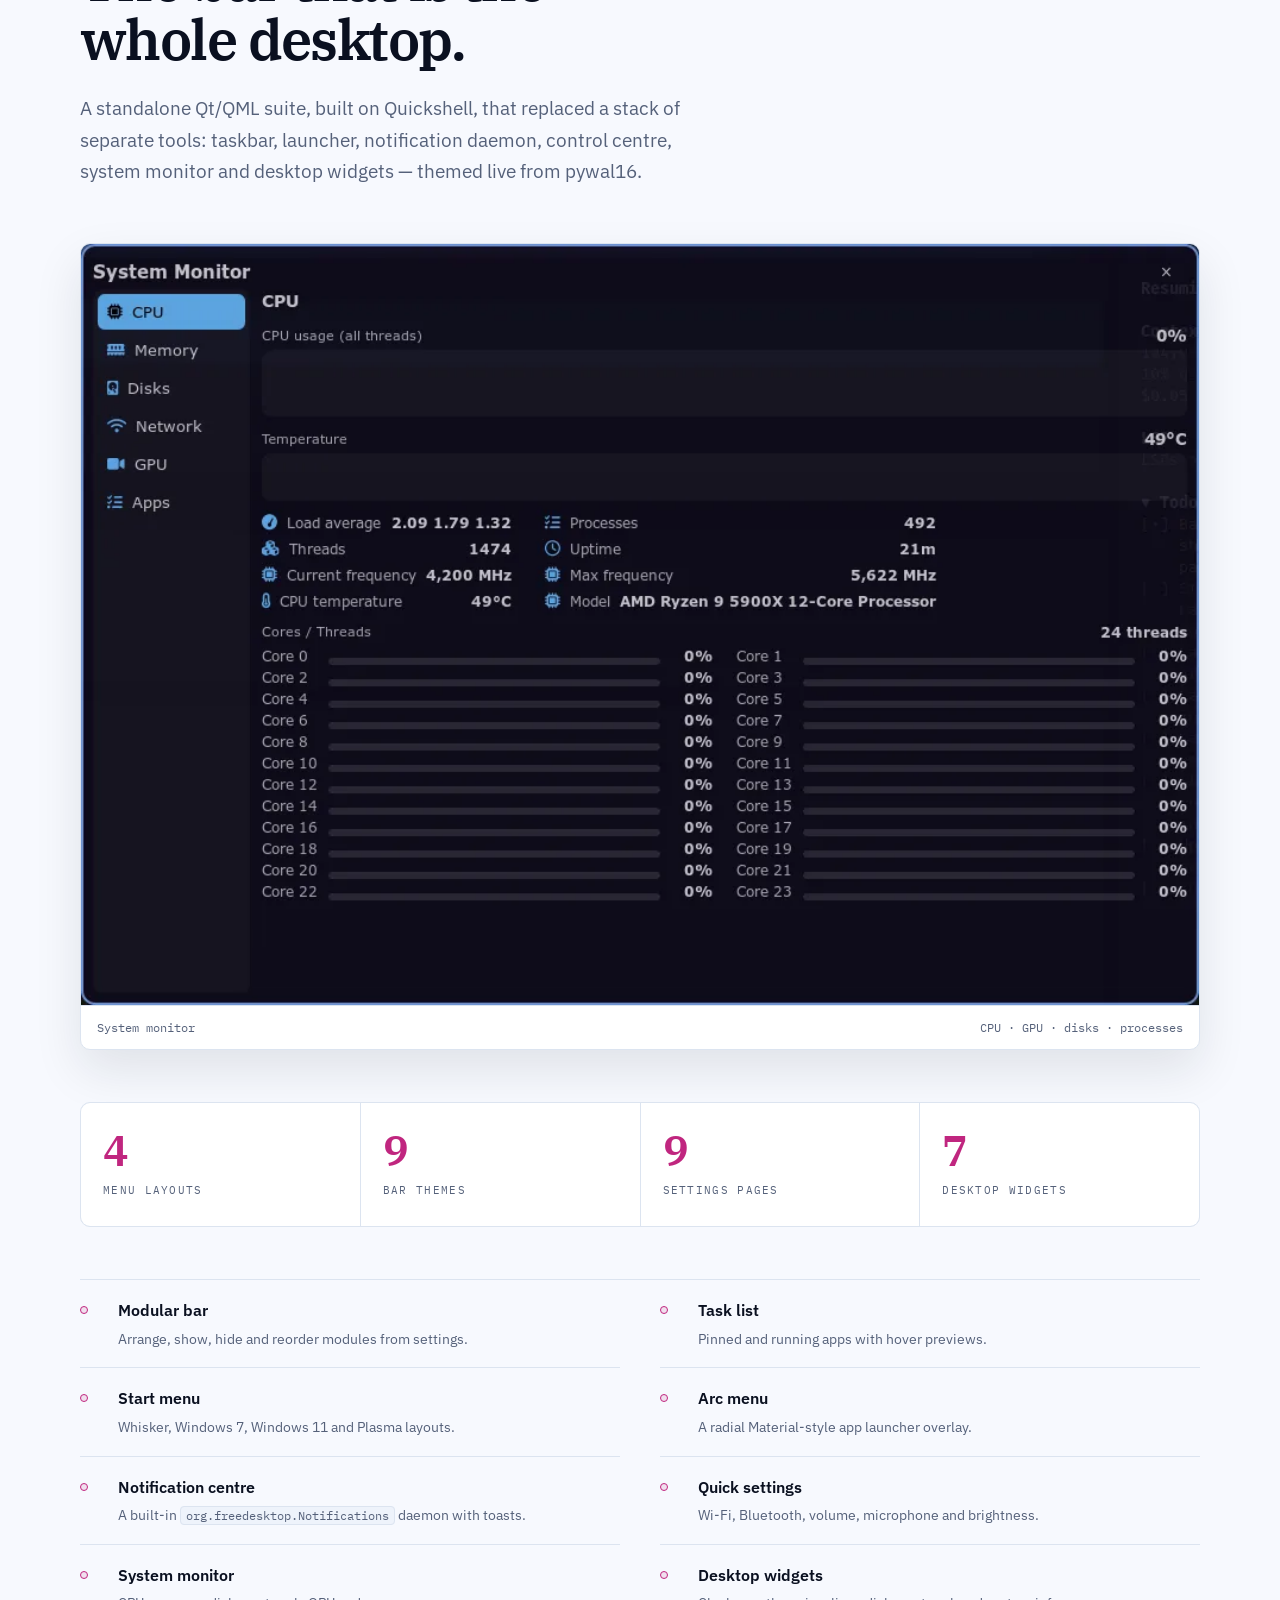
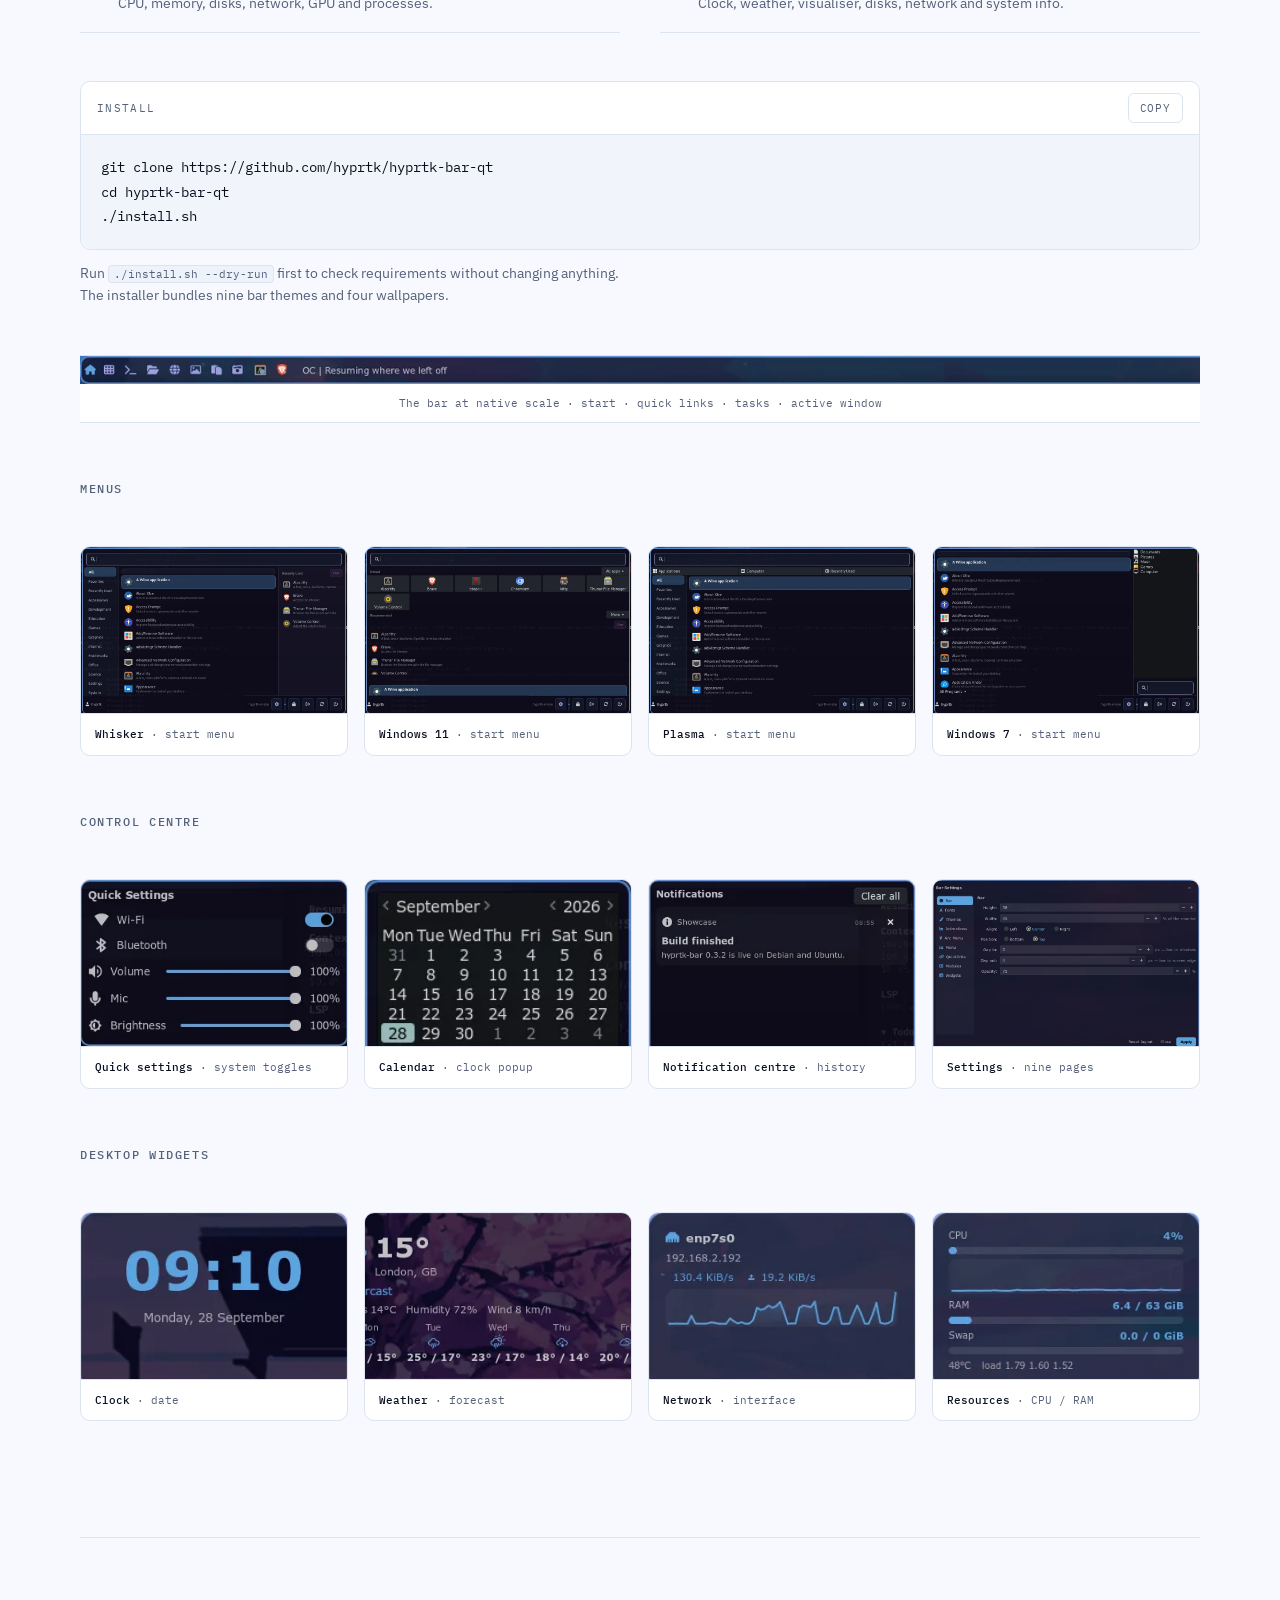
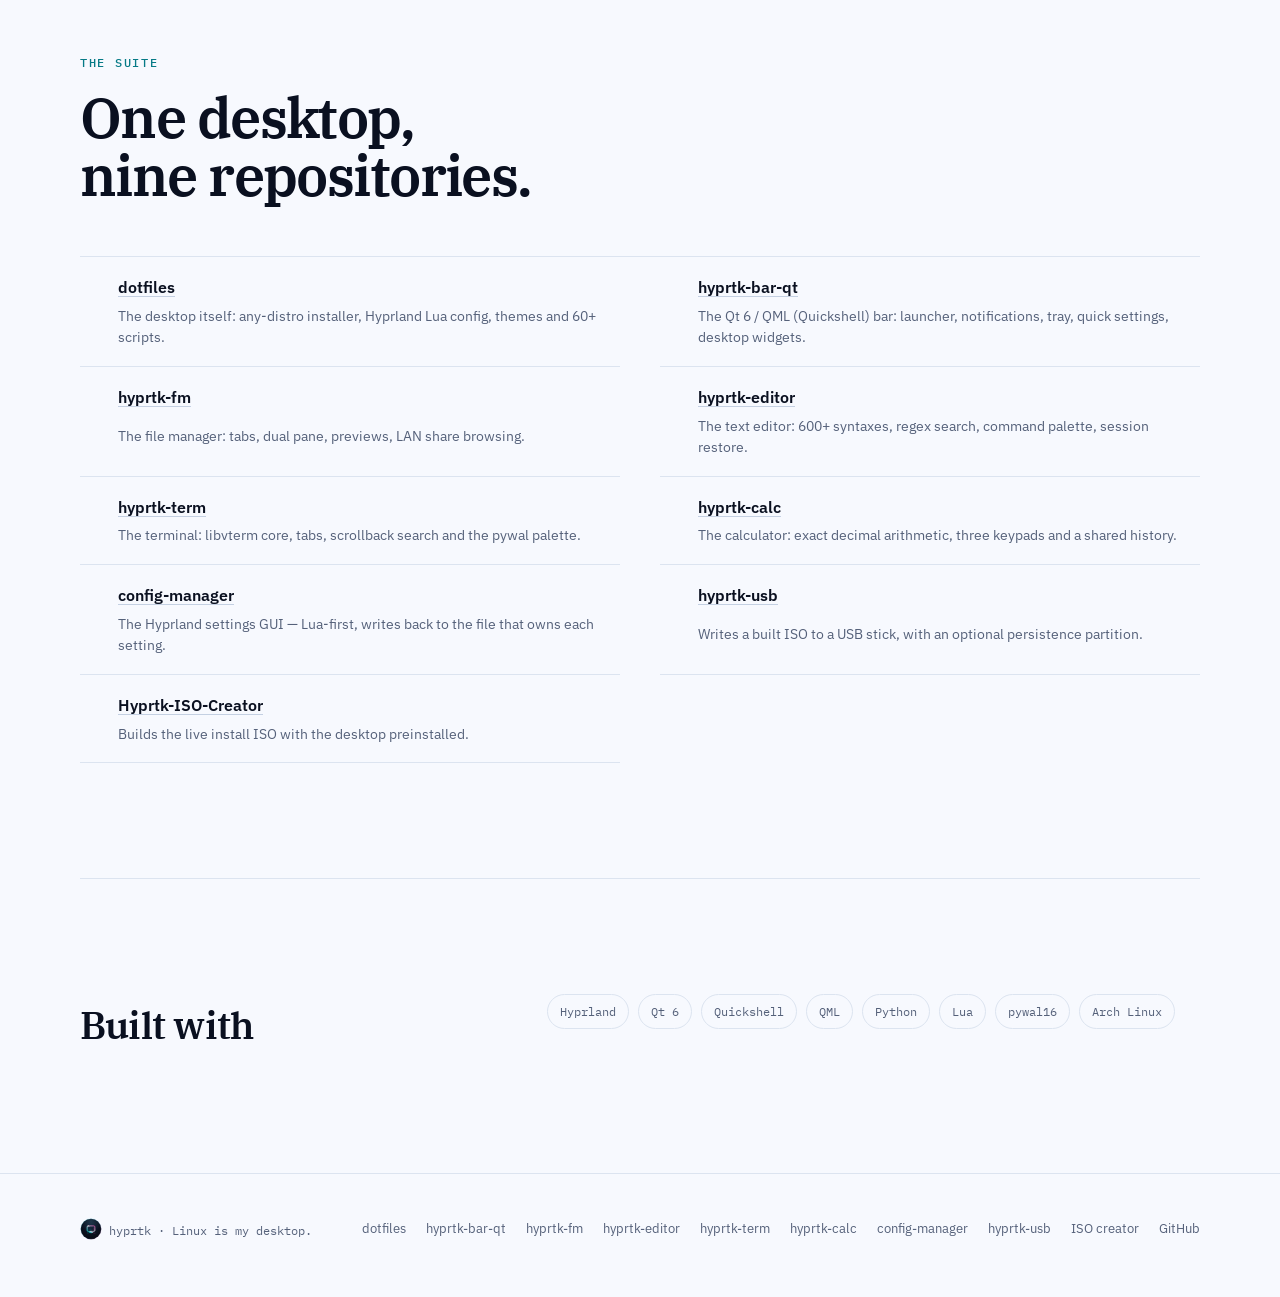
==== commit cbfbf721: "design: v09 brand tokens, mark and hero banner" ====
--- a/index.html
+++ b/index.html
@@ -3,16 +3,16 @@
 <head>
   <meta charset="utf-8">
   <meta name="viewport" content="width=device-width, initial-scale=1">
-  <title>hyprtk — Two projects. One desktop.</title>
-  <meta name="description" content="Hyprland dotfiles that install a themed desktop on 18 Linux distributions, and hyprtk-bar-qt — a Qt/QML bar, launcher and control centre built on Quickshell.">
+  <title>hyprtk — One suite. One desktop.</title>
+  <meta name="description" content="hyprtk: Hyprland dotfiles that install a themed desktop on 18 Linux distributions, plus the Qt/QML apps that live on it — bar, file manager, editor, terminal, calculator, settings and install medium.">
   <link rel="canonical" href="https://hyprtk.github.io/">
-  <meta name="theme-color" content="#0a0c11">
+  <meta name="theme-color" content="#05060b">
   <meta name="color-scheme" content="dark light">
 
   <meta property="og:type" content="website">
   <meta property="og:site_name" content="hyprtk">
-  <meta property="og:title" content="hyprtk — Two projects. One desktop.">
-  <meta property="og:description" content="Hyprland dotfiles for 18 Linux distributions, and a Qt/QML bar built on Quickshell that replaces the rest of the shell.">
+  <meta property="og:title" content="hyprtk — One suite. One desktop.">
+  <meta property="og:description" content="One suite, one desktop: Hyprland dotfiles for 18 Linux distributions and the Qt/QML apps that live on it.">
   <meta property="og:url" content="https://hyprtk.github.io/">
   <meta property="og:image" content="https://hyprtk.github.io/assets/img/og.jpg">
   <meta property="og:image:width" content="1200">
@@ -57,8 +57,9 @@
 
   <main id="main">
     <section class="wrap hero" aria-labelledby="hero-title">
+      <img class="hero-lockup" src="assets/img/brand-banner.png" width="420" height="96" alt="hyprtk — the wordmark and the v09 mark" fetchpriority="high">
       <p class="eyebrow">Hyprland tinkerer · Linux desktop</p>
-      <h1 id="hero-title">One suite.<br>One desktop.</h1>
+      <h1 id="hero-title">One suite.<br><span class="grad">One desktop.</span></h1>
       <p class="lede">Dotfiles that turn any Linux distribution into a themed Hyprland desktop — plus the Qt 6 / QML applications that make it a desktop: the bar, the file manager, the editor, the settings GUI and the install medium.</p>
       <div class="actions">
         <a class="btn" href="#dotfiles">Explore the dotfiles
@@ -205,13 +206,15 @@
     <section class="wrap section" id="suite" aria-labelledby="suite-title">
       <div class="section-head">
         <p class="kicker">The suite</p>
-        <h2 id="suite-title">One desktop, seven repositories.</h2>
+        <h2 id="suite-title">One desktop, nine repositories.</h2>
       </div>
       <ul class="features">
         <li><strong><a href="https://github.com/hyprtk/dotfiles">dotfiles</a></strong><span>The desktop itself: any-distro installer, Hyprland Lua config, themes and 60+ scripts.</span></li>
         <li><strong><a href="https://github.com/hyprtk/hyprtk-bar-qt">hyprtk-bar-qt</a></strong><span>The Qt 6 / QML (Quickshell) bar: launcher, notifications, tray, quick settings, desktop widgets.</span></li>
         <li><strong><a href="https://github.com/hyprtk/hyprtk-file-manager">hyprtk-fm</a></strong><span>The file manager: tabs, dual pane, previews, LAN share browsing.</span></li>
         <li><strong><a href="https://github.com/hyprtk/hyprtk-editor">hyprtk-editor</a></strong><span>The text editor: 600+ syntaxes, regex search, command palette, session restore.</span></li>
+        <li><strong><a href="https://github.com/hyprtk/hyprtk-term">hyprtk-term</a></strong><span>The terminal: libvterm core, tabs, scrollback search and the pywal palette.</span></li>
+        <li><strong><a href="https://github.com/hyprtk/hyprtk-calc">hyprtk-calc</a></strong><span>The calculator: exact decimal arithmetic, three keypads and a shared history.</span></li>
         <li><strong><a href="https://github.com/hyprtk/hyprtk-hyprland-config-manager">config-manager</a></strong><span>The Hyprland settings GUI — Lua-first, writes back to the file that owns each setting.</span></li>
         <li><strong><a href="https://github.com/hyprtk/hyprtk-usb">hyprtk-usb</a></strong><span>Writes a built ISO to a USB stick, with an optional persistence partition.</span></li>
         <li><strong><a href="https://github.com/hyprtk/Hyprtk-ISO-Creator">Hyprtk-ISO-Creator</a></strong><span>Builds the live install ISO with the desktop preinstalled.</span></li>
@@ -235,12 +238,14 @@
 
   <footer class="site-footer">
     <div class="wrap footer-inner">
-      <p>hyprtk · Linux is my desktop.</p>
+      <p><img class="footer-mark" src="assets/img/brand-mark.svg" width="22" height="22" alt="">hyprtk · Linux is my desktop.</p>
       <nav class="footer-links" aria-label="Elsewhere">
         <a href="https://github.com/hyprtk/dotfiles">dotfiles</a>
         <a href="https://github.com/hyprtk/hyprtk-bar-qt">hyprtk-bar-qt</a>
         <a href="https://github.com/hyprtk/hyprtk-file-manager">hyprtk-fm</a>
         <a href="https://github.com/hyprtk/hyprtk-editor">hyprtk-editor</a>
+        <a href="https://github.com/hyprtk/hyprtk-term">hyprtk-term</a>
+        <a href="https://github.com/hyprtk/hyprtk-calc">hyprtk-calc</a>
         <a href="https://github.com/hyprtk/hyprtk-hyprland-config-manager">config-manager</a>
         <a href="https://github.com/hyprtk/hyprtk-usb">hyprtk-usb</a>
         <a href="https://github.com/hyprtk/Hyprtk-ISO-Creator">ISO creator</a>
--- a/assets/css/styles.css
+++ b/assets/css/styles.css
@@ -4,20 +4,29 @@
   --font-sans: 'IBM Plex Sans', system-ui, -apple-system, 'Segoe UI', sans-serif;
   --font-mono: 'IBM Plex Mono', ui-monospace, 'SFMono-Regular', Menlo, monospace;
 
-  --bg: #0a0c11;
-  --bg-veil: rgba(10, 12, 17, 0.84);
-  --panel: #121620;
-  --panel-2: #171c27;
-  --code: #0d1119;
-  --line: #262c39;
-  --line-strong: #37404f;
-  --text: #e8ebf2;
-  --muted: #9aa4b5;
-  --faint: #8b94a5;
-  --accent: #22d3ee;
-  --accent-strong: #67e8f9;
-  --accent-2: #c084fc;
-  --accent-2-strong: #d8b4fe;
+  /* hyprtk brand tokens — v09 */
+  --brand-cyan: #02dede;
+  --brand-magenta: #fd4fb6;
+  --brand-navy: #000044;
+  --brand-ink: #05060b;
+  --brand-white: #f2f6ff;
+  --brand-muted: #8a93a6;
+  --brand-grad: linear-gradient(115deg, #02dede, #5fb8f5 52%, #fd4fb6);
+
+  --bg: #05060b;
+  --bg-veil: rgba(5, 6, 11, 0.84);
+  --panel: #0b101c;
+  --panel-2: #101828;
+  --code: #080c15;
+  --line: #1c2434;
+  --line-strong: #2e3a50;
+  --text: #f2f6ff;
+  --muted: #8a93a6;
+  --faint: #71809a;
+  --accent: #02dede;
+  --accent-strong: #63f2f2;
+  --accent-2: #fd4fb6;
+  --accent-2-strong: #ff8acd;
   --on-accent: #04131a;
   --shadow: 0 24px 60px rgba(0, 0, 0, 0.42);
 
@@ -30,20 +39,21 @@
 
 :root[data-theme='light'] {
   color-scheme: light;
-  --bg: #f7f8fb;
-  --bg-veil: rgba(247, 248, 251, 0.86);
+  --brand-grad: linear-gradient(115deg, #067a86, #3b7fbf 52%, #c0267f);
+  --bg: #f7f9fe;
+  --bg-veil: rgba(247, 249, 254, 0.86);
   --panel: #ffffff;
-  --panel-2: #eef1f6;
-  --code: #f1f4f8;
-  --line: #dde2ea;
-  --line-strong: #c3cad6;
-  --text: #12161f;
-  --muted: #556071;
-  --faint: #66707f;
-  --accent: #0e7490;
-  --accent-strong: #0b5f77;
-  --accent-2: #7e22ce;
-  --accent-2-strong: #6b21a8;
+  --panel-2: #eef3fb;
+  --code: #f1f5fb;
+  --line: #dce4f0;
+  --line-strong: #c4d0e2;
+  --text: #0a1020;
+  --muted: #55617a;
+  --faint: #6b7790;
+  --accent: #067a86;
+  --accent-strong: #045c66;
+  --accent-2: #c0267f;
+  --accent-2-strong: #9d1e66;
   --on-accent: #ffffff;
   --shadow: 0 20px 48px rgba(20, 28, 44, 0.10);
 }
@@ -107,6 +117,12 @@
   font-family: var(--font-display);
   font-weight: 600;
   text-wrap: balance;
+}
+
+h3 {
+  font-family: var(--font-sans);
+  font-weight: 600;
+  letter-spacing: -0.01em;
 }
 
 p {
@@ -167,11 +183,10 @@
 
 .brand::before {
   content: '';
-  width: 9px;
-  height: 9px;
-  border-radius: 50%;
-  background: var(--accent);
-  box-shadow: 0 0 0 4px color-mix(in srgb, var(--accent) 16%, transparent);
+  width: 27px;
+  height: 27px;
+  border-radius: 7px;
+  background: url('../img/brand-mark.svg') center / contain no-repeat;
 }
 
 .site-nav {
@@ -248,7 +263,21 @@
   max-width: 13ch;
   font-size: clamp(2.85rem, 7.6vw, 5.4rem);
   line-height: 0.98;
-  letter-spacing: -0.035em;
+  letter-spacing: -0.01em;
+}
+
+.hero-lockup {
+  display: block;
+  width: min(340px, 66vw);
+  height: auto;
+  margin: 0 0 26px;
+}
+
+.grad {
+  background: var(--brand-grad);
+  -webkit-background-clip: text;
+  background-clip: text;
+  color: transparent;
 }
 
 .lede {
@@ -703,6 +732,14 @@
   color: var(--muted);
 }
 
+.footer-mark {
+  width: 22px;
+  height: 22px;
+  border-radius: 5px;
+  vertical-align: -5px;
+  margin-right: 7px;
+}
+
 .footer-links {
   display: flex;
   flex-wrap: wrap;
